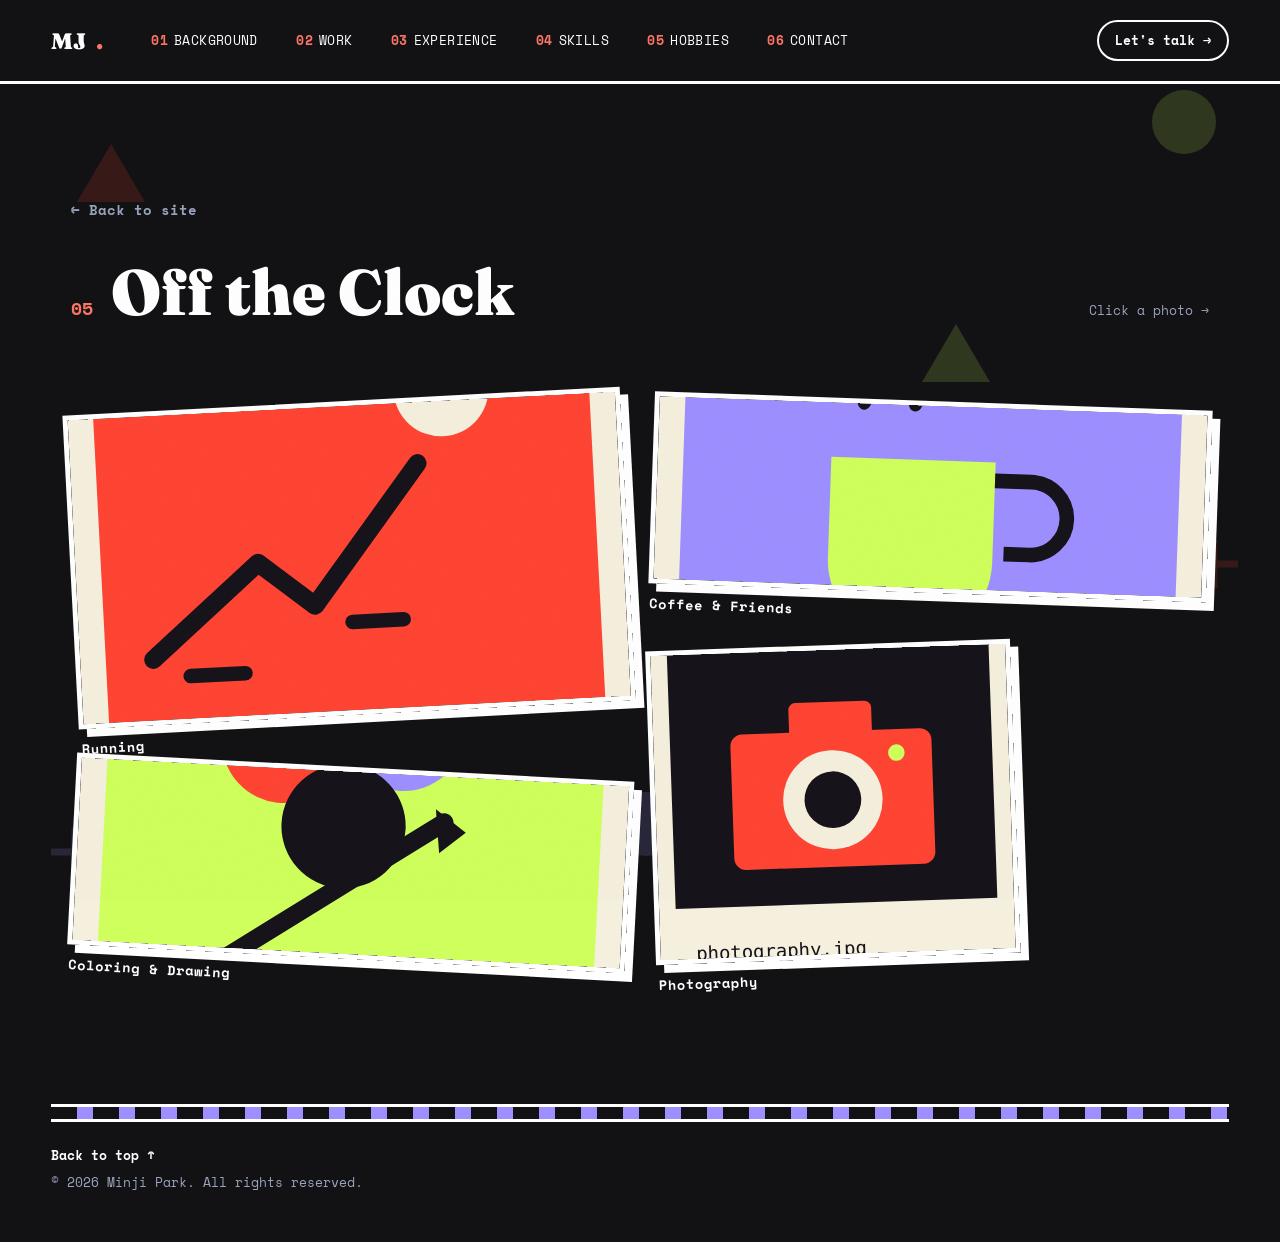
==== hobbies.html @ 9ea41d9f "Simplify section colors to a black/red/white/purple palette, move Hobbies to its own page Replaced t" ====
<!DOCTYPE html>
<html lang="en">

<head>
  <meta charset="UTF-8">
  <meta name="viewport" content="width=device-width, initial-scale=1.0">
  <title>Off the Clock · Minji Park</title>
  <meta name="description" content="A few things I do when I'm not designing or building.">
  <link rel="preconnect" href="https://fonts.googleapis.com">
  <link rel="preconnect" href="https://fonts.gstatic.com" crossorigin>
  <link
    href="https://fonts.googleapis.com/css2?family=Fraunces:ital,opsz,wght@0,9..144,300;0,9..144,600;0,9..144,900;1,9..144,600;1,9..144,900&family=Space+Grotesk:wght@400;500;700&family=Space+Mono:wght@400;700&display=swap"
    rel="stylesheet">
  <link rel="stylesheet" href="style.css">
</head>

<body>

  <!-- ambient floating shapes -->
  <div class="bg-field" id="bgField" aria-hidden="true">
    <span class="bg-shape bg-shape--tri bg-shape--coral" data-depth="0.4" style="--x:6%; --y:16%;"></span>
    <span class="bg-shape bg-shape--circle bg-shape--lime" data-depth="0.22" style="--x:90%; --y:10%;"></span>
    <span class="bg-shape bg-shape--dash bg-shape--violet" data-depth="0.5" style="--x:14%; --y:66%;"></span>
    <span class="bg-shape bg-shape--plus bg-shape--coral" data-depth="0.3" style="--x:93%; --y:60%;"></span>
    <span class="bg-shape bg-shape--circle bg-shape--violet" data-depth="0.16" style="--x:48%; --y:88%;"></span>
    <span class="bg-shape bg-shape--tri bg-shape--lime" data-depth="0.35" style="--x:72%; --y:36%;"></span>
    <span class="bg-shape bg-shape--dash bg-shape--coral" data-depth="0.2" style="--x:34%; --y:6%;"></span>
    <span class="bg-shape bg-shape--plus bg-shape--violet" data-depth="0.28" style="--x:4%; --y:92%;"></span>
  </div>

  <!-- grain overlay -->
  <div class="grain" aria-hidden="true"></div>

  <!-- ============ NAV ============ -->
  <header class="nav">
    <div class="nav__left">
      <a href="index.html" class="nav__mark" id="navMark" aria-label="Open menu" aria-expanded="false"
        aria-controls="mobileDrawer">
        MJ<span class="dot">.</span>
      </a>
      <nav class="nav__links">
        <a href="index.html#background"><span class="nav__num">01</span><span class="nav__label">Background</span></a>
        <a href="index.html#work"><span class="nav__num">02</span><span class="nav__label">Work</span></a>
        <a href="index.html#experience"><span class="nav__num">03</span><span class="nav__label">Experience</span></a>
        <a href="index.html#skills"><span class="nav__num">04</span><span class="nav__label">Skills</span></a>
        <a href="hobbies.html"><span class="nav__num">05</span><span class="nav__label">Hobbies</span></a>
        <a href="index.html#contact"><span class="nav__num">06</span><span class="nav__label">Contact</span></a>
      </nav>
    </div>
    <a href="index.html#contact" class="nav__cta">Let's talk →</a>
  </header>

  <!-- ============ MOBILE DRAWER ============ -->
  <div class="mobile-drawer__overlay" id="mobileDrawerOverlay"></div>
  <div class="mobile-drawer" id="mobileDrawer" aria-hidden="true">
    <button class="mobile-drawer__close" id="mobileDrawerClose" aria-label="Close menu">✕</button>
    <nav class="mobile-drawer__links">
      <a href="index.html#background"><span class="nav__num">01</span>Background</a>
      <a href="index.html#work"><span class="nav__num">02</span>Work</a>
      <a href="index.html#experience"><span class="nav__num">03</span>Experience</a>
      <a href="index.html#skills"><span class="nav__num">04</span>Skills</a>
      <a href="hobbies.html"><span class="nav__num">05</span>Hobbies</a>
      <a href="index.html#contact"><span class="nav__num">06</span>Contact</a>
    </nav>
    <a href="index.html#contact" class="mobile-drawer__cta">Let's talk →</a>
  </div>

  <!-- ============ HOBBIES ============ -->
  <section class="hobbies-page reveal is-visible">
    <a href="index.html" class="project-detail__back">← Back to site</a>

    <div class="section-head">
      <span class="section-head__num">05</span>
      <h2 class="section-head__title">Off the&nbsp;Clock</h2>
      <p class="section-head__note">Click a photo →</p>
    </div>

    <ul class="hobby-bento">

      <li class="hobby-tile hobby-tile--large" style="--r:-3deg;">
        <button type="button" class="hobby-card__btn" data-title="Running" data-img="images/hobby-1.svg"
          data-caption="Chasing a slow, unbothered 5K most mornings — it's when I do my best thinking.">
          <img src="images/hobby-1.svg" alt="Running — placeholder, replace with your own photo">
          <span class="hobby-card__label">Running</span>
        </button>
      </li>

      <li class="hobby-tile hobby-tile--wide" style="--r:2deg;">
        <button type="button" class="hobby-card__btn" data-title="Coffee &amp; Friends" data-img="images/hobby-2.svg"
          data-caption="Most of my best ideas get bounced around over coffee before they ever touch a screen.">
          <img src="images/hobby-2.svg" alt="Coffee and friends — placeholder, replace with your own photo">
          <span class="hobby-card__label">Coffee &amp; Friends</span>
        </button>
      </li>

      <li class="hobby-tile hobby-tile--tall" style="--r:-2deg;">
        <button type="button" class="hobby-card__btn" data-title="Photography" data-img="images/hobby-3.svg"
          data-caption="Mostly street shots and bad light — same instinct as design, just slower and quieter.">
          <img src="images/hobby-3.svg" alt="Photography — placeholder, replace with your own photo">
          <span class="hobby-card__label">Photography</span>
        </button>
      </li>

      <li class="hobby-tile hobby-tile--wide" style="--r:3deg;">
        <button type="button" class="hobby-card__btn" data-title="Coloring &amp; Drawing" data-img="images/hobby-4.svg"
          data-caption="No brief, no client, no undo button — just color for the sake of it.">
          <img src="images/hobby-4.svg" alt="Coloring and drawing — placeholder, replace with your own photo">
          <span class="hobby-card__label">Coloring &amp; Drawing</span>
        </button>
      </li>

      <!-- duplicate an <li class="hobby-tile"> block above to add another photo.
           Size variants: hobby-tile (2x2), hobby-tile--wide (3x2),
           hobby-tile--tall (2x3), hobby-tile--large (3x3). -->

    </ul>
  </section>

  <footer class="footer">
    <div class="marquee-line marquee-line--reverse marquee-line--violet" aria-hidden="true"></div>
    <a href="index.html#top" class="footer__top">Back to top ↑</a>
    <p class="footer__copy">© <span id="year"></span> Minji Park. All rights reserved.</p>
  </footer>

  <!-- ============ HOBBY LIGHTBOX ============ -->
  <div class="lightbox" id="hobbyLightbox" aria-hidden="true">
    <div class="lightbox__backdrop" id="lightboxBackdrop"></div>
    <div class="lightbox__panel" role="dialog" aria-modal="true" aria-labelledby="lightboxTitle">
      <button type="button" class="lightbox__close" id="lightboxClose" aria-label="Close">✕</button>
      <img class="lightbox__img" id="lightboxImg" src="" alt="">
      <h3 class="lightbox__title" id="lightboxTitle"></h3>
      <p class="lightbox__caption" id="lightboxCaption"></p>
    </div>
  </div>

  <script src="script.js"></script>
</body>

</html>
---- style.css ----
/* ============================================
   TOKENS
   ============================================ */
:root{
  --cream: #121214;
  --ink: #FFFFFF;
  --coral: #FF4433;
  --coral-text: #FF7566;
  --lime: #CFFF5C;
  --violet: #9D8FFF;
  --muted: #9AA4BD;

  --font-display: "Fraunces", serif;
  --font-body: "Space Grotesk", sans-serif;
  --font-mono: "Space Mono", monospace;

  --edge: 6px;
  --max: 1240px;
}

*{ box-sizing:border-box; }
html{ scroll-behavior:smooth; }

/* ============================================
   VIEW TRANSITIONS — clicking a Work row "zooms"
   into its project page. Progressive enhancement:
   browsers without cross-document view-transition
   support (Safari/Firefox as of writing) just do a
   normal navigation, no fallback code needed.
   ============================================ */
@view-transition{
  navigation:auto;
}
::view-transition-group(*){
  animation-duration:.5s;
  animation-timing-function:cubic-bezier(.34,1.56,.64,1);
}
@media (prefers-reduced-motion:reduce){
  ::view-transition-group(*){ animation-duration:.001s; }
}

body{
  margin:0;
  background:var(--cream);
  color:var(--ink);
  font-family:var(--font-body);
  overflow-x:hidden;
  -webkit-font-smoothing:antialiased;
}

img{ max-width:100%; display:block; }
a{ color:inherit; text-decoration:none; }
ul,ol{ list-style:none; margin:0; padding:0; }
h1,h2,h3,p{ margin:0; }

::selection{ background:var(--ink); color:var(--cream); }

/* ============================================
   AMBIENT BACKGROUND FIELD
   fixed layer of drifting shapes behind every
   section (nav sits above it — it's opaque).
   ============================================ */
.bg-field{
  position:fixed; inset:0; z-index:0;
  overflow:hidden; pointer-events:none;
}
.bg-shape{
  position:absolute; left:var(--x); top:var(--y);
  opacity:0.16;
  will-change:transform;
  animation:bgFloat 10s ease-in-out infinite;
}
.bg-shape--coral{ background:var(--coral); color:var(--coral); }
.bg-shape--lime{ background:var(--lime); color:var(--lime); }
.bg-shape--violet{ background:var(--violet); color:var(--violet); }

.bg-shape--circle{ width:64px; height:64px; border-radius:50%; }

.bg-shape--tri{
  width:0; height:0; background:none !important;
  border-left:34px solid transparent;
  border-right:34px solid transparent;
  border-bottom:58px solid currentColor;
}

.bg-shape--dash{ width:84px; height:6px; border-radius:3px; }

.bg-shape--plus{ width:48px; height:48px; background:none !important; }
.bg-shape--plus::before,
.bg-shape--plus::after{
  content:""; position:absolute; top:50%; left:50%;
  background:currentColor; transform:translate(-50%,-50%);
}
.bg-shape--plus::before{ width:100%; height:7px; }
.bg-shape--plus::after{ width:7px; height:100%; }

.bg-shape:nth-of-type(2){ animation-duration:12s; animation-delay:-2s; }
.bg-shape:nth-of-type(3){ animation-duration:8s; animation-delay:-5s; }
.bg-shape:nth-of-type(4){ animation-duration:13s; animation-delay:-1s; }
.bg-shape:nth-of-type(5){ animation-duration:9s; animation-delay:-6s; }
.bg-shape:nth-of-type(6){ animation-duration:11s; animation-delay:-3s; }
.bg-shape:nth-of-type(7){ animation-duration:14s; animation-delay:-7s; }
.bg-shape:nth-of-type(8){ animation-duration:9.5s; animation-delay:-4s; }

@keyframes bgFloat{
  0%,100%{ transform:translate(var(--mx,0px), var(--my,0px)) rotate(0deg); }
  50%{ transform:translate(var(--mx,0px), calc(var(--my,0px) - 22px)) rotate(8deg); }
}

@media (max-width:640px){
  .bg-shape{ opacity:0.1; }
  .bg-shape--circle{ width:44px; height:44px; }
  .bg-shape--tri{ border-left-width:22px; border-right-width:22px; border-bottom-width:38px; }
  .bg-shape--dash{ width:56px; height:5px; }
  .bg-shape--plus{ width:34px; height:34px; }
}

@media (prefers-reduced-motion:reduce){
  .bg-shape{ animation:none; }
}

/* grain texture overlay */
.grain{
  position:fixed; inset:0; z-index:999; pointer-events:none;
  opacity:0.05; mix-blend-mode:multiply;
  background-image:url("data:image/svg+xml,%3Csvg xmlns='http://www.w3.org/2000/svg' width='120' height='120'%3E%3Cfilter id='n'%3E%3CfeTurbulence type='fractalNoise' baseFrequency='0.9' numOctaves='2' stitchTiles='stitch'/%3E%3C/filter%3E%3Crect width='100%25' height='100%25' filter='url(%23n)'/%3E%3C/svg%3E");
}

/* ============================================
   NAV
   ============================================ */
.nav{
  position:sticky; top:0; z-index:100;
  display:flex; align-items:center; justify-content:space-between;
  padding:20px clamp(20px,4vw,56px);
  background:var(--cream);
  border-bottom:3px solid var(--ink);
}
.nav__left{ display:flex; align-items:center; gap:clamp(20px,4vw,48px); }
.nav__mark{
  font-family:var(--font-display); font-weight:900; font-size:1.4rem;
  display:flex; align-items:center; gap:10px;
}
.nav__mark .dot{ color:var(--coral-text); }
.nav__links{ display:flex; gap:clamp(16px,3vw,40px); }
.nav__links a{
  font-family:var(--font-mono); font-size:0.8rem; text-transform:uppercase;
  letter-spacing:0.03em; display:flex; align-items:center; gap:6px;
  transition:color .15s;
}
.nav__num{ color:var(--coral-text); font-weight:700; }
.nav__links a:hover{ color:var(--violet); }
.nav__cta{
  font-family:var(--font-mono); font-size:0.8rem; font-weight:700;
  padding:9px 16px; border:2px solid var(--ink); border-radius:100px;
  transition:transform .15s, background .15s, color .15s;
}
.nav__cta:hover{ background:var(--ink); color:var(--cream); transform:rotate(-2deg); }

@media (max-width:760px){
  .nav__left{ gap:16px; }
  .nav__links{ display:none; }
}
@media (max-width:480px){
  .nav__cta{ padding:8px 12px; font-size:0.7rem; }
  .nav__left{ gap:12px; }
}

/* ============================================
   MOBILE DRAWER
   ============================================ */
.mobile-drawer__overlay{
  position:fixed; inset:0; z-index:290;
  background:rgba(0,0,0,0.5);
  opacity:0; pointer-events:none;
  transition:opacity .25s ease;
}
.mobile-drawer__overlay.is-open{ opacity:1; pointer-events:auto; }

.mobile-drawer{
  position:fixed; top:0; left:0; bottom:0; z-index:300;
  width:min(78vw, 340px);
  background:var(--coral);
  border-right:5px solid var(--ink);
  padding:28px 28px;
  display:flex; flex-direction:column; gap:40px;
  transform:translateX(-100%);
  transition:transform .3s cubic-bezier(.65,0,.35,1);
}
.mobile-drawer.is-open{ transform:translateX(0); }

.mobile-drawer__close{
  align-self:flex-end;
  font-family:var(--font-mono); font-size:1rem; font-weight:700;
  background:none; border:2px solid var(--cream); color:var(--cream);
  width:36px; height:36px; border-radius:50%; cursor:pointer;
}

.mobile-drawer__links{ display:flex; flex-direction:column; gap:26px; margin-top:20px; }
.mobile-drawer__links a{
  font-family:var(--font-display); font-weight:900; font-style:italic;
  font-size:1.8rem; color:var(--cream);
  display:flex; align-items:baseline; gap:12px;
}
.mobile-drawer__links .nav__num{
  font-family:var(--font-mono); font-style:normal; font-weight:700;
  font-size:0.9rem; color:var(--cream); opacity:0.7;
}

.mobile-drawer__cta{
  margin-top:auto;
  font-family:var(--font-mono); font-weight:700; font-size:0.85rem;
  padding:12px 22px; background:var(--cream); color:var(--ink);
  border-radius:100px; text-align:center;
}

@media (min-width:761px){
  .mobile-drawer, .mobile-drawer__overlay{ display:none; }
}

/* ============================================
   HERO
   ============================================ */
.hero{
  position:relative;
  padding:clamp(20px,4vw,56px);
  overflow:hidden;
  min-height:100vh;
  min-height:100svh;
  display:flex;
  flex-direction:column;
  justify-content:center;
}

.hero__intro{
  position:relative; z-index:2;
}

.hero__scroll-cue{
  font-family:var(--font-mono); font-size:0.8rem; text-transform:uppercase;
  letter-spacing:0.08em; color:var(--muted);
  margin-top:56px;
  animation:scrollCueBob 1.8s ease-in-out infinite;
}
@keyframes scrollCueBob{
  0%,100%{ transform:translateY(0); opacity:0.6; }
  50%{ transform:translateY(8px); opacity:1; }
}

.hero__collage{
  position:absolute; inset:0; z-index:0;
  pointer-events:none;
}
.parallax-item{
  position:absolute;
  left:var(--x); top:var(--y);
  transform:rotate(var(--r));
  will-change:transform;
}
.hero__collage img.parallax-item{
  width:clamp(90px,11vw,150px);
  border:5px solid var(--ink);
  box-shadow:8px 8px 0 var(--ink);
}
.sticker{
  font-family:var(--font-mono); font-weight:700; font-size:0.75rem;
  text-transform:uppercase; text-align:center;
  display:flex; align-items:center; justify-content:center;
}
.sticker--tape{
  background:var(--lime); color:var(--cream);
  padding:8px 18px; border:3px solid var(--ink);
}
.sticker--circle{
  width:110px; height:110px; border-radius:50%;
  background:var(--coral); color:var(--cream);
  border:4px solid var(--ink); line-height:1.3;
}


.hero__eyebrow{
  position:relative; z-index:1;
  font-family:var(--font-mono); text-transform:uppercase;
  letter-spacing:0.08em; font-size:0.85rem; color:var(--violet);
  margin-bottom:6px;
}
.hero__name{
  position:relative; z-index:1;
  font-family:var(--font-display);
  font-weight:900; font-style:italic;
  font-size:clamp(3.2rem, 11vw, 8rem);
  line-height:0.92; letter-spacing:-0.01em;
  margin-bottom:26px;
}
.hero__tagline{
  position:relative; z-index:1;
  font-size:clamp(1.1rem,2.4vw,1.6rem);
  line-height:1.35; max-width:640px;
  margin-bottom:48px;
}
.hero__tagline em{
  font-style:normal; background:var(--lime); color:var(--cream);
  padding:0 6px; box-decoration-break:clone;
}

/* ============================================
   MARQUEE LINE — a bare strip of moving dashes,
   no text. Reused for the hero footer bar (pinned
   to the hero's bottom edge) and the site footer
   bar (sits in normal flow there).
   ============================================ */
.marquee-line{
  position:relative;
  height:18px;
  overflow:hidden;
  border-top:3px solid var(--ink); border-bottom:3px solid var(--ink);
  background:var(--ink);
}
.hero .marquee-line{
  position:absolute; left:0; right:0; bottom:0; z-index:2;
}
.marquee-line::before{
  content:"";
  position:absolute; inset:0;
  background-image:repeating-linear-gradient(to right, var(--cream) 0 26px, transparent 26px 42px);
  animation:marqueeLine 3.5s linear infinite;
}
.marquee-line--reverse::before{ animation-direction:reverse; }
.marquee-line--violet{ background:var(--violet); }
.marquee-line--violet::before{
  background-image:repeating-linear-gradient(to right, var(--cream) 0 26px, transparent 26px 42px);
}
@keyframes marqueeLine{ from{ transform:translateX(0); } to{ transform:translateX(-42px); } }

@media (prefers-reduced-motion:reduce){
  .parallax-item{ transform:rotate(var(--r)) !important; }
  .marquee-line::before{ animation:none; }
}

/* On narrow screens the absolutely-positioned collage overlaps
   the text column, so it collapses into a static horizontal strip
   above the copy instead. */
@media (max-width:760px){
  .hero{ padding-top:40px; overflow:visible; }
  .hero__collage{
    position:static; display:flex; align-items:flex-start; gap:14px;
    overflow-x:auto; padding:4px 4px 24px; margin:0 -4px 28px;
  }
  .parallax-item{ position:static !important; transform:rotate(var(--r)) !important; flex:none; }
  .hero__collage img.parallax-item{ width:96px; }
  .sticker--tape{ align-self:center; }
  .sticker--circle{ width:90px; height:90px; font-size:0.68rem; flex:none; }
  .hero .marquee-line{ position:relative; margin-top:40px; }
}

/* ============================================
   BACKGROUND
   ============================================ */
.background__content{
  display:grid;
  grid-template-columns: minmax(0, 600px) auto;
  justify-content:space-between;
  align-items:center;
  gap:40px;
}
.background__row{
  display:flex; gap:36px; align-items:flex-start;
}
.background__avatar{
  flex:none; width:140px; height:140px; border-radius:50%;
  overflow:hidden; border:4px solid var(--ink);
  box-shadow:6px 6px 0 var(--coral);
}
.background__avatar img{ width:100%; height:100%; object-fit:cover; }
.background__bio{ font-size:1.05rem; line-height:1.7; padding-top:6px; }

.background__minji{
  position:relative; flex:none; z-index:1; pointer-events:none;
  width:clamp(160px, 16vw, 240px);
  margin:0 auto;
  transform-origin:center;
  will-change:transform, opacity;
  opacity:0;
  transform:translateY(30px) rotate(-10deg) scale(0.88);
  transition:transform .6s cubic-bezier(.34,1.56,.64,1), opacity .3s ease;
}
.background__minji.is-visible{
  opacity:1;
  transform:translateY(0) rotate(-4deg) scale(1);
}
.background__minji-img{
  width:100%; display:block;
  filter:drop-shadow(8px 10px 0 var(--ink));
}
.background__minji-tape{
  position:absolute;
  width:56px; height:22px;
  background:rgba(245,239,221,0.82);
  border:1px solid rgba(0,0,0,0.15);
  box-shadow:0 2px 4px rgba(0,0,0,0.25);
}
.background__minji-tape--l{ top:-8px; left:8%; transform:rotate(-10deg); }
.background__minji-tape--r{ top:-12px; right:12%; transform:rotate(8deg); }

@media (max-width:900px){
  .background__content{
    grid-template-columns:1fr;
    justify-items:center;
    text-align:left;
  }
}

@media (max-width:640px){
  .background__row{ flex-direction:column; gap:20px; }
}

@media (prefers-reduced-motion:reduce){
  .background__minji{ transition:opacity .3s ease; }
}

/* ============================================
   SECTION COLOR BLOCKS
   each section gets its own full-bleed color via
   a breakout pseudo-element (the classic
   left:50%/margin-left:-50vw full-bleed trick)
   sized to the section's own height — NOT a
   box-shadow-on-overflow:hidden trick, since
   overflow:hidden on the same element that casts
   the shadow clips the shadow to nothing (it
   paints outside the border box).
   z-index:0 forces each section to own a local
   stacking context, so the negative-z fill stays
   scoped behind that section's content instead of
   comparing against the page's other layers.
   ============================================ */
.background, .work, .experience, .skills, .contact{
  position:relative;
  z-index:0;
  border-top:4px solid var(--ink);
}
.background::before, .work::before, .experience::before,
.skills::before, .contact::before{
  content:"";
  position:absolute;
  top:0; bottom:0; left:50%; right:50%;
  width:100vw; margin-left:-50vw;
  background:var(--section-bg);
  z-index:-1;
}
/* a small repeating poster palette — black, red, white,
   purple — cycling back to black so the last section
   (Contact) reads as a return to the opening black. */
.background{ --section-bg:#000000; }
.work{ --section-bg:#D7263D; }
.experience{ --section-bg:#F4F0E6; }
.skills{ --section-bg:#5B2A86; }
.contact{ --section-bg:#000000; }

/* Experience sits on the palette's "white" block, so it
   flips to dark ink text/borders instead of the site's
   usual white-on-dark — same pattern as Contact used to
   need back when it was the coral block. */
.experience{
  color:#1A1410;
  border-top-color:#1A1410;
}
.experience .section-head__num{ color:#A5261A; }
.experience__dates{ color:#4B1F73; }
.experience__body h3 span{ color:#6B6B6B; }
.experience__item, .experience__item:last-child{ border-color:#1A1410; }
.experience__body li::before{ color:#A5261A; }

/* ============================================
   SHARED SECTION HEAD
   ============================================ */
section{ padding:clamp(70px,9vw,130px) clamp(20px,4vw,56px); max-width:var(--max); margin:0 auto; }

.section-head{
  display:flex; align-items:baseline; gap:18px; flex-wrap:wrap;
  margin-bottom:clamp(40px,6vw,70px);
}
.section-head__num{
  font-family:var(--font-mono); font-weight:700; color:var(--coral-text);
  font-size:1.1rem;
}
.section-head__title{
  font-family:var(--font-display); font-weight:900;
  font-size:clamp(2.2rem,6vw,4rem);
}
.section-head__note{
  font-family:var(--font-mono); font-size:0.8rem; color:var(--muted);
  margin-left:auto;
}

.reveal{ opacity:0; transform:translateY(28px); transition:opacity .6s ease, transform .6s ease; }
.reveal.is-visible{ opacity:1; transform:translateY(0); }

/* word-by-word title reveal — piggybacks on the
   .reveal/.is-visible trigger above for section
   titles; .hero__name gets its own is-visible
   class added once on load (see script.js). */
.word-reveal{
  display:inline-block;
  opacity:0; transform:translateY(24px);
  transition:opacity .5s ease, transform .6s cubic-bezier(.22,1,.36,1);
  transition-delay:calc(var(--i,0) * 70ms);
}
.reveal.is-visible .word-reveal,
.hero__name.is-visible .word-reveal{
  opacity:1; transform:translateY(0);
}
@media (prefers-reduced-motion:reduce){
  .word-reveal{ transition:none; opacity:1; transform:none; }
}

/* ============================================
   WORK
   ============================================ */
.work__list{ border-top:3px solid var(--ink); }
.work__row{
  position:relative;
  display:flex; justify-content:space-between; align-items:flex-start; gap:24px;
  flex-wrap:wrap;
  padding:30px 4px;
  border-bottom:3px solid var(--ink);
  cursor:pointer;
  transition:background .2s, padding-left .2s;
}
.work__row:hover{ background:var(--ink); color:var(--cream); padding-left:18px; }
.work__row:hover .work__desc{ color:#5c5763; }
.work__row:hover .work__links a{ border-color:var(--coral); color:var(--coral); }

.work__row-main{ max-width:600px; }
.work__row-main:focus-visible{ outline:2px solid var(--coral); outline-offset:6px; border-radius:2px; }
.work__title{
  font-family:var(--font-display); font-weight:700; font-style:italic;
  font-size:clamp(1.3rem,2.6vw,1.9rem); margin-bottom:8px;
}
.work__desc{ font-size:0.95rem; line-height:1.5; color:var(--muted); transition:color .2s; }

.work__row-meta{ display:flex; flex-direction:column; align-items:flex-end; gap:14px; }
.work__tags{ display:flex; gap:8px; flex-wrap:wrap; justify-content:flex-end; }
.work__tags span{
  font-family:var(--font-mono); font-size:0.7rem; text-transform:uppercase;
  border:1.5px solid currentColor; border-radius:100px; padding:3px 10px;
}
.work__links{ display:flex; gap:14px; }
.work__links a{
  font-family:var(--font-mono); font-size:0.78rem; font-weight:700;
  border-bottom:2px solid transparent; transition:border-color .2s, color .2s;
}
.work__links a:hover{ border-color:currentColor; }

/* cursor-follow preview */
.cursor-preview{
  position:fixed; top:0; left:0; z-index:200;
  width:190px; height:130px;
  border:5px solid var(--ink);
  box-shadow:10px 10px 0 var(--coral);
  pointer-events:none;
  opacity:0; transform:translate(-50%,-50%) scale(0.85) rotate(-4deg);
  transition:opacity .18s ease, transform .18s ease;
  overflow:hidden;
  background:var(--cream);
}
.cursor-preview.is-visible{ opacity:1; transform:translate(-50%,-50%) scale(1) rotate(-4deg); }
.cursor-preview img{ width:100%; height:100%; object-fit:cover; }

@media (hover:none){
  .cursor-preview{ display:none; }
}

/* ============================================
   EXPERIENCE
   ============================================ */
.experience__list{ display:flex; flex-direction:column; }
.experience__item{
  display:grid; grid-template-columns:180px 1fr; gap:24px;
  padding:34px 0; border-top:3px solid var(--ink);
}
.experience__item:last-child{ border-bottom:3px solid var(--ink); }
.experience__dates{
  font-family:var(--font-mono); font-weight:700; font-size:0.9rem;
  color:var(--violet);
}
.experience__body h3{
  font-family:var(--font-display); font-weight:700; font-size:1.5rem;
  margin-bottom:14px;
}
.experience__body h3 span{
  font-family:var(--font-body); font-weight:400; font-style:normal;
  font-size:1rem; color:var(--muted); display:block; margin-top:2px;
}
.experience__body ul{ display:flex; flex-direction:column; gap:8px; margin-bottom:16px; }
.experience__body li{
  font-size:0.95rem; line-height:1.55; padding-left:20px; position:relative;
}
.experience__body li::before{
  content:"→"; position:absolute; left:0; color:var(--coral-text); font-weight:700;
}
.experience__tags{ display:flex; gap:8px; flex-wrap:wrap; }
.experience__tags span{
  font-family:var(--font-mono); font-size:0.7rem; text-transform:uppercase;
  background:var(--lime); color:var(--cream); border:1.5px solid var(--ink); border-radius:100px;
  padding:3px 10px;
}

@media (max-width:640px){
  .experience__item{ grid-template-columns:1fr; gap:10px; }
}

/* ============================================
   SKILLS
   ============================================ */
.skills__grid{
  display:grid; grid-template-columns:repeat(auto-fit, minmax(260px,1fr));
  gap:20px;
}
.skills__cat{
  border:3px solid var(--ink); padding:26px; border-radius:2px;
  transition:transform .2s;
}
.skills__cat:hover{ transform:translate(-4px,-4px); box-shadow:8px 8px 0 var(--ink); }
.skills__cat h3{
  font-family:var(--font-display); font-weight:700; font-style:italic;
  font-size:1.3rem; margin-bottom:16px;
}
.skills__cat--coral{ background:var(--coral); color:var(--cream); }
.skills__cat--coral:hover{ box-shadow:8px 8px 0 var(--ink); }
.skills__cat--lime{ background:var(--lime); color:var(--cream); }
.skills__cat--violet{ background:var(--violet); color:var(--cream); }
.skills__cat--ink{ background:var(--ink); color:var(--cream); }

.skills__tags{ display:flex; flex-wrap:wrap; gap:8px; }
.skills__tags span{
  font-family:var(--font-mono); font-size:0.75rem;
  border:1.5px solid currentColor; border-radius:100px; padding:5px 12px;
}

/* cutout-sticker icons — same paper-cutout
   language as the hero collage (solid shape,
   thick ink border/shadow) rather than icon-font
   glyphs, so the category badges read as part of
   the same scrapbook rather than a different kit. */
.skills__icon{
  display:block; margin-bottom:18px;
}
.skills__icon--circle,
.skills__icon--diamond,
.skills__icon--rounded{
  width:42px; height:42px;
  background:var(--cream);
  border:3px solid var(--ink);
  box-shadow:5px 5px 0 var(--ink);
}
.skills__icon--circle{ border-radius:50%; }
.skills__icon--diamond{ transform:rotate(45deg); }
.skills__icon--rounded{ border-radius:30%; transform:rotate(-6deg); }
.skills__icon--tri{
  width:0; height:0;
  border-left:20px solid transparent;
  border-right:20px solid transparent;
  border-bottom:36px solid var(--cream);
  filter:drop-shadow(5px 5px 0 var(--ink));
}

/* ============================================
   CONTACT
   back to black to close the palette loop —
   normal white-on-dark, same as Background/Work.
   ============================================ */
.contact{ text-align:left; }
.contact__cta{
  font-family:var(--font-display); font-weight:900; font-style:italic;
  font-size:clamp(2.8rem,8vw,6rem); line-height:0.95; margin-bottom:20px;
}
.contact__sub{ font-size:1.1rem; max-width:480px; margin-bottom:36px; color:var(--muted); }
.contact__email{
  display:inline-block; font-family:var(--font-mono); font-weight:700;
  font-size:clamp(1.3rem,4vw,2rem);
  border-bottom:4px solid var(--coral); padding-bottom:4px; margin-bottom:48px;
  transition:color .2s, border-color .2s;
}
.contact__email:hover{ color:var(--violet); border-color:var(--violet); }

.contact__row{
  display:flex; justify-content:space-between; align-items:center; flex-wrap:wrap;
  gap:24px; border-top:3px solid var(--ink); padding-top:28px;
}
.contact__links{ display:flex; gap:24px; flex-wrap:wrap; }
.contact__links a{
  font-family:var(--font-mono); font-size:0.9rem; font-weight:700;
  text-transform:uppercase; letter-spacing:0.02em;
  transition:color .2s;
}
.contact__links a:hover{ color:var(--violet); }
.contact__resume{
  font-family:var(--font-mono); font-weight:700; font-size:0.85rem;
  padding:12px 22px; background:var(--ink); color:var(--cream);
  border-radius:100px; transition:transform .15s;
}
.contact__resume:hover{ transform:rotate(-2deg) scale(1.03); background:var(--coral); }

/* ============================================
   FOOTER
   ============================================ */
.footer{
  padding:0 clamp(20px,4vw,56px) 40px;
}
.footer__top, .footer__copy{
  max-width:var(--max); margin:0 auto;
  font-family:var(--font-mono); font-size:0.8rem;
}
.footer__top{ display:block; padding:24px 0 8px; font-weight:700; }
.footer__top:hover{ color:var(--coral-text); }
.footer__copy{ color:var(--muted); padding-bottom:10px; }

/* ============================================
   PROJECT DETAIL PAGES
   ============================================ */
.project-detail__back{
  display:inline-flex; align-items:center; gap:8px;
  font-family:var(--font-mono); font-weight:700; font-size:0.85rem;
  color:var(--muted); margin-bottom:32px; transition:color .2s;
}
.project-detail__back:hover{ color:var(--coral-text); }
.project-detail__back:focus-visible{ outline:2px solid var(--coral); outline-offset:4px; border-radius:2px; }

.project-detail__hero{
  border:3px solid var(--ink); border-radius:2px; overflow:hidden;
  margin-bottom:28px;
}
.project-detail__hero img{ width:100%; height:auto; display:block; }

.project-detail__meta{
  display:flex; justify-content:space-between; align-items:center; flex-wrap:wrap;
  gap:16px; border-bottom:3px solid var(--ink); padding-bottom:28px; margin-bottom:36px;
}
.project-detail__tags{ display:flex; gap:8px; flex-wrap:wrap; }
.project-detail__tags span{
  font-family:var(--font-mono); font-size:0.75rem; text-transform:uppercase;
  border:1.5px solid currentColor; border-radius:100px; padding:4px 12px;
}

.project-detail__body{ max-width:760px; }
.project-detail__lede{
  font-family:var(--font-display); font-weight:600; font-style:italic;
  font-size:clamp(1.3rem,3vw,1.7rem); line-height:1.4; margin-bottom:40px;
}
.project-detail__body h3{
  font-family:var(--font-mono); font-weight:700; text-transform:uppercase;
  font-size:0.85rem; letter-spacing:0.04em; color:var(--coral-text);
  margin:36px 0 14px;
}
.project-detail__body p{ font-size:1rem; line-height:1.7; color:var(--muted); }
.project-detail__body ul{ display:flex; flex-direction:column; gap:10px; }
.project-detail__body ul li{
  font-size:1rem; line-height:1.6; color:var(--muted);
  padding-left:22px; position:relative;
}
.project-detail__body ul li::before{
  content:"—"; position:absolute; left:0; color:var(--coral-text);
}

.project-detail__nav{
  display:flex; justify-content:space-between; gap:16px; flex-wrap:wrap;
  border-top:3px solid var(--ink); margin-top:56px; padding-top:28px;
}
.project-detail__nav a{
  font-family:var(--font-mono); font-weight:700; font-size:0.85rem;
  border-bottom:2px solid transparent; transition:border-color .2s, color .2s;
}
.project-detail__nav a:hover{ border-color:var(--coral); color:var(--coral-text); }

@media (max-width:640px){
  .project-detail__meta{ flex-direction:column; align-items:flex-start; }
}

/* ============================================
   HOBBIES — bento/masonry moodboard (hobbies.html)
   varied-size tiles in a dense grid, same
   bordered-photo language as the hero collage
   (thick ink border + hard shadow), each tile
   holding a slight fixed tilt via --r and
   popping straight/forward on hover. Clicking
   opens the side-panel lightbox below.
   ============================================ */
.hobby-bento{
  display:grid;
  grid-template-columns:repeat(6, 1fr);
  grid-auto-rows:100px;
  grid-auto-flow:row dense;
  gap:22px;
}
.hobby-tile{
  grid-column:span 2; grid-row:span 2;
  transform:rotate(var(--r,0deg));
  transition:transform .2s;
}
.hobby-tile:hover{ z-index:2; }
.hobby-tile--large{ grid-column:span 3; grid-row:span 3; }
.hobby-tile--wide{ grid-column:span 3; grid-row:span 2; }
.hobby-tile--tall{ grid-column:span 2; grid-row:span 3; }

.hobby-card__btn{
  display:flex; flex-direction:column;
  width:100%; height:100%;
  background:none; border:none; padding:0; margin:0;
  font:inherit; color:inherit; text-align:left; cursor:pointer;
  transition:transform .35s cubic-bezier(.34,1.56,.64,1);
}
.hobby-card__btn img{
  flex:1; min-height:0; width:100%; object-fit:cover;
  border:5px solid var(--ink);
  box-shadow:8px 8px 0 var(--ink);
  transition:box-shadow .35s cubic-bezier(.34,1.56,.64,1);
}
.hobby-card__label{
  font-family:var(--font-mono); font-weight:700; font-size:0.85rem;
  padding:10px 2px 0; flex:none;
}

.hobby-card__btn:hover,
.hobby-card__btn:focus-visible{
  transform:rotate(0deg) translateY(-6px) scale(1.03);
}
.hobby-card__btn:hover img,
.hobby-card__btn:focus-visible img{
  box-shadow:12px 12px 0 var(--coral);
}
.hobby-card__btn:focus-visible{ outline:2px solid var(--coral); outline-offset:6px; }

@media (prefers-reduced-motion:reduce){
  .hobby-tile{ transition:none; }
  .hobby-card__btn{ transition:none; }
  .hobby-card__btn img{ transition:none; }
}

@media (max-width:760px){
  .hobby-bento{ grid-template-columns:repeat(2, 1fr); grid-auto-rows:150px; }
  .hobby-tile, .hobby-tile--large, .hobby-tile--wide, .hobby-tile--tall{
    grid-column:span 2; grid-row:span 2; transform:none;
  }
}

/* ============================================
   LIGHTBOX — slides in from the right edge as a
   side panel rather than a centered modal, so the
   moodboard stays visible (dimmed) behind it.
   ============================================ */
.lightbox{
  position:fixed; inset:0; z-index:400;
  visibility:hidden;
  opacity:0;
  transition:opacity .25s ease, visibility 0s linear .25s;
}
.lightbox.is-open{
  visibility:visible; opacity:1;
  transition:opacity .25s ease;
}
.lightbox__backdrop{
  position:absolute; inset:0;
  background:rgba(0,0,0,0.6);
  backdrop-filter:blur(2px);
}
.lightbox__panel{
  position:absolute; top:0; right:0; bottom:0; z-index:1;
  width:min(420px, 92vw);
  background:var(--cream);
  color:var(--ink);
  border-left:5px solid var(--ink);
  box-shadow:-14px 0 0 var(--coral);
  padding:32px 28px;
  overflow-y:auto;
  display:flex; flex-direction:column;
  transform:translateX(100%);
  transition:transform .45s cubic-bezier(.34,1.56,.64,1);
}
.lightbox.is-open .lightbox__panel{
  transform:translateX(0);
}
.lightbox__close{
  position:absolute; top:20px; right:20px;
  width:38px; height:38px; border-radius:50%;
  background:var(--ink); color:var(--cream);
  border:3px solid var(--cream);
  font-family:var(--font-mono); font-size:1rem; font-weight:700;
  cursor:pointer;
  transition:transform .2s, background .2s, color .2s;
}
.lightbox__close:hover{ background:var(--coral); transform:rotate(90deg); }
.lightbox__img{
  width:100%; aspect-ratio:300/242; object-fit:cover;
  border:4px solid var(--ink); margin:44px 0 20px;
  flex:none;
}
.lightbox__title{
  font-family:var(--font-display); font-weight:700; font-style:italic;
  font-size:1.5rem; margin-bottom:10px;
}
.lightbox__caption{ font-size:0.95rem; line-height:1.55; color:var(--muted); }

@media (prefers-reduced-motion:reduce){
  .lightbox, .lightbox__panel{ transition:opacity .15s ease; }
  .lightbox__panel{ transform:none !important; }
}
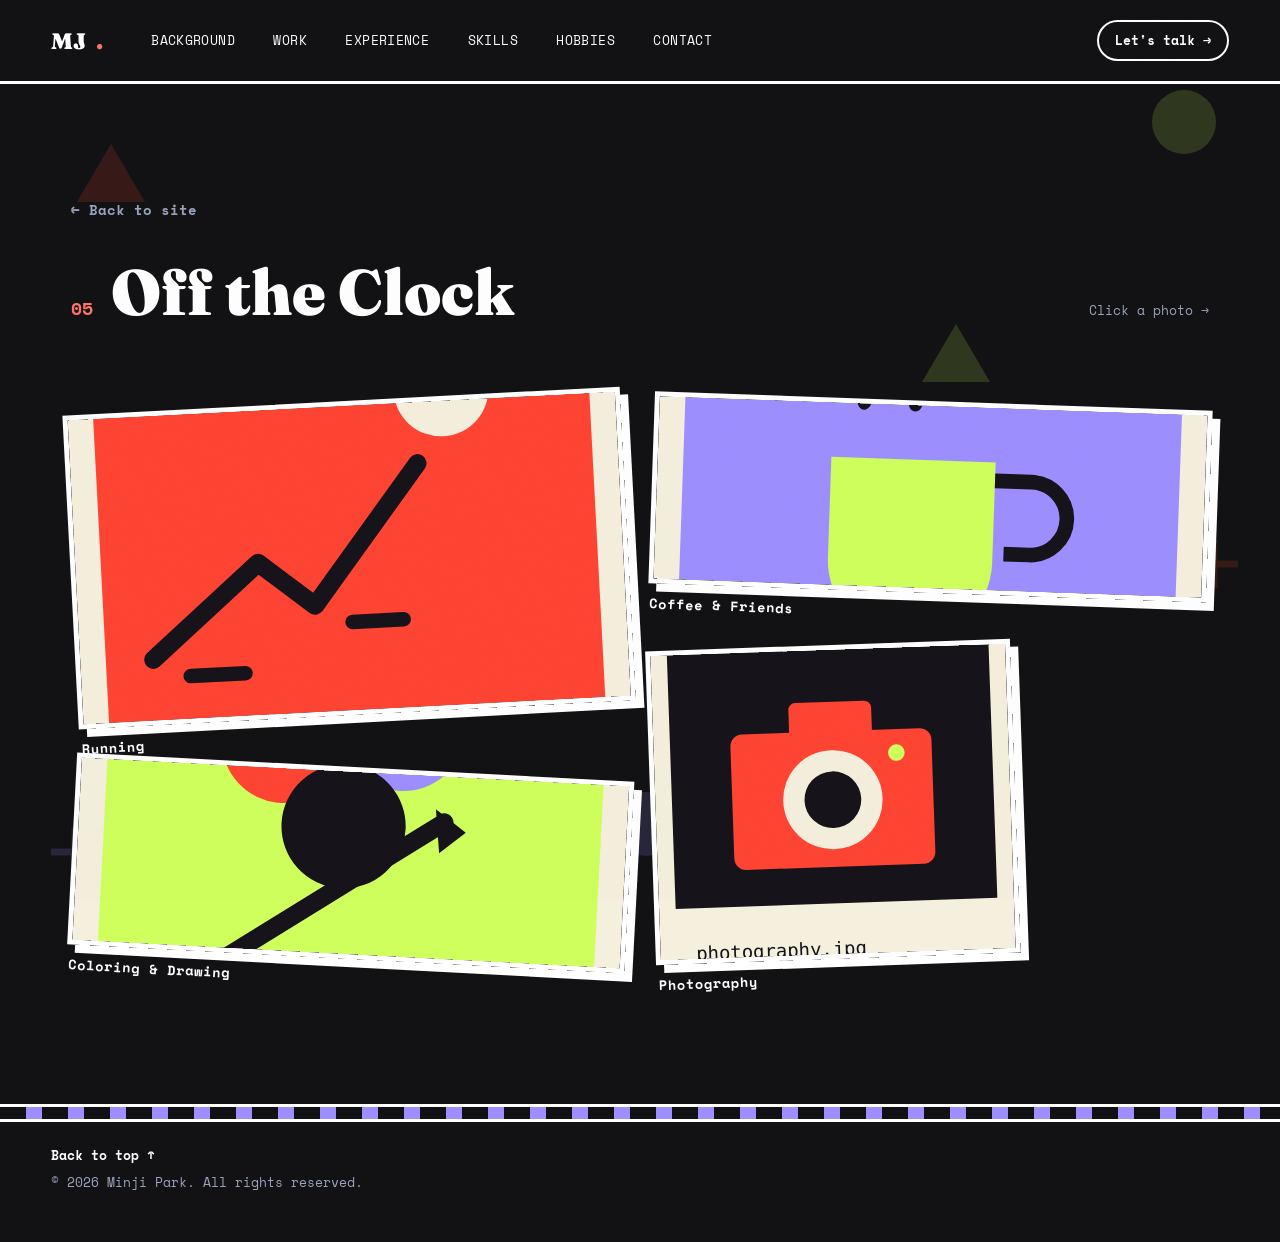
==== commit 7338d675: "Drop numbered prefixes from nav links The 01/02/03... labels in the header nav and mobile drawer wer" ====
--- a/hobbies.html
+++ b/hobbies.html
@@ -39,12 +39,12 @@
         MJ<span class="dot">.</span>
       </a>
       <nav class="nav__links">
-        <a href="index.html#background"><span class="nav__num">01</span><span class="nav__label">Background</span></a>
-        <a href="index.html#work"><span class="nav__num">02</span><span class="nav__label">Work</span></a>
-        <a href="index.html#experience"><span class="nav__num">03</span><span class="nav__label">Experience</span></a>
-        <a href="index.html#skills"><span class="nav__num">04</span><span class="nav__label">Skills</span></a>
-        <a href="hobbies.html"><span class="nav__num">05</span><span class="nav__label">Hobbies</span></a>
-        <a href="index.html#contact"><span class="nav__num">06</span><span class="nav__label">Contact</span></a>
+        <a href="index.html#background"><span class="nav__label">Background</span></a>
+        <a href="index.html#work"><span class="nav__label">Work</span></a>
+        <a href="index.html#experience"><span class="nav__label">Experience</span></a>
+        <a href="index.html#skills"><span class="nav__label">Skills</span></a>
+        <a href="hobbies.html"><span class="nav__label">Hobbies</span></a>
+        <a href="index.html#contact"><span class="nav__label">Contact</span></a>
       </nav>
     </div>
     <a href="index.html#contact" class="nav__cta">Let's talk →</a>
@@ -55,12 +55,12 @@
   <div class="mobile-drawer" id="mobileDrawer" aria-hidden="true">
     <button class="mobile-drawer__close" id="mobileDrawerClose" aria-label="Close menu">✕</button>
     <nav class="mobile-drawer__links">
-      <a href="index.html#background"><span class="nav__num">01</span>Background</a>
-      <a href="index.html#work"><span class="nav__num">02</span>Work</a>
-      <a href="index.html#experience"><span class="nav__num">03</span>Experience</a>
-      <a href="index.html#skills"><span class="nav__num">04</span>Skills</a>
-      <a href="hobbies.html"><span class="nav__num">05</span>Hobbies</a>
-      <a href="index.html#contact"><span class="nav__num">06</span>Contact</a>
+      <a href="index.html#background">Background</a>
+      <a href="index.html#work">Work</a>
+      <a href="index.html#experience">Experience</a>
+      <a href="index.html#skills">Skills</a>
+      <a href="hobbies.html">Hobbies</a>
+      <a href="index.html#contact">Contact</a>
     </nav>
     <a href="index.html#contact" class="mobile-drawer__cta">Let's talk →</a>
   </div>
--- a/style.css
+++ b/style.css
@@ -148,7 +148,6 @@
   letter-spacing:0.03em; display:flex; align-items:center; gap:6px;
   transition:color .15s;
 }
-.nav__num{ color:var(--coral-text); font-weight:700; }
 .nav__links a:hover{ color:var(--violet); }
 .nav__cta{
   font-family:var(--font-mono); font-size:0.8rem; font-weight:700;
@@ -202,11 +201,6 @@
   font-size:1.8rem; color:var(--cream);
   display:flex; align-items:baseline; gap:12px;
 }
-.mobile-drawer__links .nav__num{
-  font-family:var(--font-mono); font-style:normal; font-weight:700;
-  font-size:0.9rem; color:var(--cream); opacity:0.7;
-}
-
 .mobile-drawer__cta{
   margin-top:auto;
   font-family:var(--font-mono); font-weight:700; font-size:0.85rem;
@@ -317,7 +311,13 @@
   background:var(--ink);
 }
 .hero .marquee-line{
-  position:absolute; left:0; right:0; bottom:0; z-index:2;
+  /* .hero is a <section>, which the shared rule below
+     caps at max-width:1240px — left:0/right:0 here would
+     only span that inner box, not the viewport. Break out
+     to the true edges with the same 100vw trick used for
+     the section color blocks. */
+  position:absolute; bottom:0; z-index:2;
+  left:50%; width:100vw; margin-left:-50vw;
 }
 .marquee-line::before{
   content:"";
@@ -350,7 +350,11 @@
   .hero__collage img.parallax-item{ width:96px; }
   .sticker--tape{ align-self:center; }
   .sticker--circle{ width:90px; height:90px; font-size:0.68rem; flex:none; }
-  .hero .marquee-line{ position:relative; margin-top:40px; }
+  .hero .marquee-line{
+    position:relative; left:auto;
+    width:100vw; margin-left:calc(50% - 50vw);
+    margin-top:40px;
+  }
 }
 
 /* ============================================
@@ -358,7 +362,7 @@
    ============================================ */
 .background__content{
   display:grid;
-  grid-template-columns: minmax(0, 600px) auto;
+  grid-template-columns: auto minmax(0, 560px);
   justify-content:space-between;
   align-items:center;
   gap:40px;
@@ -369,14 +373,14 @@
 .background__avatar{
   flex:none; width:140px; height:140px; border-radius:50%;
   overflow:hidden; border:4px solid var(--ink);
-  box-shadow:6px 6px 0 var(--coral);
+  box-shadow:6px 6px 0 #1A1410;
 }
 .background__avatar img{ width:100%; height:100%; object-fit:cover; }
 .background__bio{ font-size:1.05rem; line-height:1.7; padding-top:6px; }
 
 .background__minji{
   position:relative; flex:none; z-index:1; pointer-events:none;
-  width:clamp(160px, 16vw, 240px);
+  width:clamp(280px, 30vw, 460px);
   margin:0 auto;
   transform-origin:center;
   will-change:transform, opacity;
@@ -447,14 +451,34 @@
   background:var(--section-bg);
   z-index:-1;
 }
-/* a small repeating poster palette — black, red, white,
-   purple — cycling back to black so the last section
-   (Contact) reads as a return to the opening black. */
-.background{ --section-bg:#000000; }
-.work{ --section-bg:#D7263D; }
+/* section colors now reuse the site's own accent
+   tokens directly (the same coral/lime/violet
+   already seen on the hero sticker and the Design
+   skill card), rather than invented poster tones. */
+.background{ --section-bg:var(--coral); }
+.work{ --section-bg:var(--lime); }
 .experience{ --section-bg:#F4F0E6; }
-.skills{ --section-bg:#5B2A86; }
+.skills{ --section-bg:var(--violet); }
 .contact{ --section-bg:#000000; }
+
+/* Background (coral), Work (lime) and Skills (violet) are
+   all bright enough to need dark ink text/borders instead
+   of the site's usual white-on-dark, same pattern as
+   Experience's white block below. */
+.background{ color:#1A1410; }
+.background .section-head__num{ color:#1A1410; }
+.background .section-head__note{ color:#5A4A42; }
+.background__avatar{ box-shadow:6px 6px 0 #1A1410; }
+
+.work{ color:#1A1410; border-top-color:#1A1410; }
+.work .section-head__num{ color:#1A1410; }
+.work .section-head__note{ color:#5A5A2A; }
+.work__list{ border-top-color:#1A1410; }
+.work__row{ border-bottom-color:#1A1410; }
+.work__desc{ color:#4A4A38; }
+
+.skills{ color:#1A1410; }
+.skills .section-head__num{ color:#1A1410; }
 
 /* Experience sits on the palette's "white" block, so it
    flips to dark ink text/borders instead of the site's
@@ -706,6 +730,9 @@
    ============================================ */
 .footer{
   padding:0 clamp(20px,4vw,56px) 40px;
+}
+.footer .marquee-line{
+  width:100vw; margin-left:calc(50% - 50vw);
 }
 .footer__top, .footer__copy{
   max-width:var(--max); margin:0 auto;
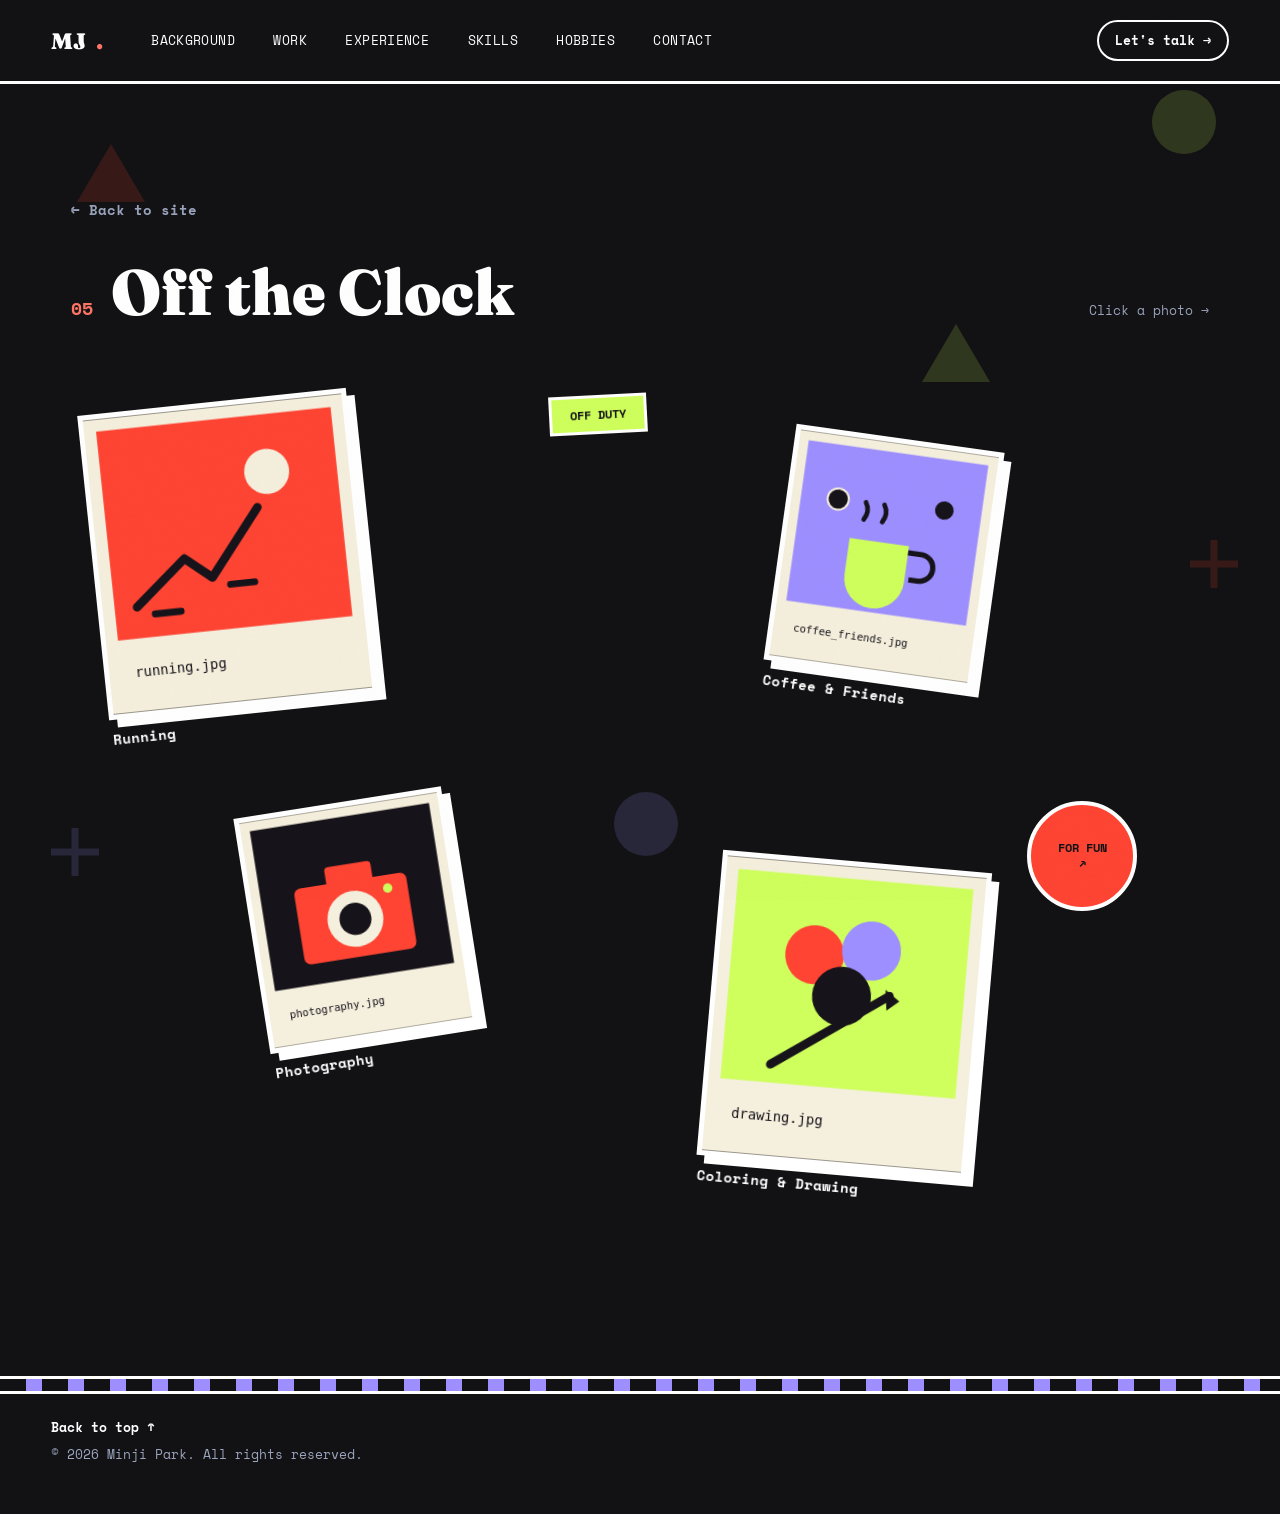
==== commit 708fd08b: "Turn hobbies bento grid into a drifting photo-wall collage Hobby photos and stickers are now absolut" ====
--- a/hobbies.html
+++ b/hobbies.html
@@ -75,45 +75,56 @@
       <p class="section-head__note">Click a photo →</p>
     </div>
 
-    <ul class="hobby-bento">
+    <div class="hobby-collage" id="hobbyCollage">
 
-      <li class="hobby-tile hobby-tile--large" style="--r:-3deg;">
+      <div class="hobby-collage__item hobby-collage__item--lg parallax-item" data-depth="0.4"
+        style="--x:2%; --y:0px; --r:-6deg;">
         <button type="button" class="hobby-card__btn" data-title="Running" data-img="images/hobby-1.svg"
           data-caption="Chasing a slow, unbothered 5K most mornings — it's when I do my best thinking.">
           <img src="images/hobby-1.svg" alt="Running — placeholder, replace with your own photo">
           <span class="hobby-card__label">Running</span>
         </button>
-      </li>
+      </div>
 
-      <li class="hobby-tile hobby-tile--wide" style="--r:2deg;">
+      <div class="sticker sticker--tape parallax-item" data-depth="0.2" style="--x:42%; --y:-6px; --r:-3deg;">
+        Off Duty</div>
+
+      <div class="hobby-collage__item hobby-collage__item--md parallax-item" data-depth="0.3"
+        style="--x:62%; --y:36px; --r:8deg;">
         <button type="button" class="hobby-card__btn" data-title="Coffee &amp; Friends" data-img="images/hobby-2.svg"
           data-caption="Most of my best ideas get bounced around over coffee before they ever touch a screen.">
           <img src="images/hobby-2.svg" alt="Coffee and friends — placeholder, replace with your own photo">
           <span class="hobby-card__label">Coffee &amp; Friends</span>
         </button>
-      </li>
+      </div>
 
-      <li class="hobby-tile hobby-tile--tall" style="--r:-2deg;">
+      <div class="hobby-collage__item hobby-collage__item--md parallax-item" data-depth="0.5"
+        style="--x:16%; --y:400px; --r:-9deg;">
         <button type="button" class="hobby-card__btn" data-title="Photography" data-img="images/hobby-3.svg"
           data-caption="Mostly street shots and bad light — same instinct as design, just slower and quieter.">
           <img src="images/hobby-3.svg" alt="Photography — placeholder, replace with your own photo">
           <span class="hobby-card__label">Photography</span>
         </button>
-      </li>
+      </div>
 
-      <li class="hobby-tile hobby-tile--wide" style="--r:3deg;">
+      <div class="sticker sticker--circle parallax-item" data-depth="0.45" style="--x:84%; --y:400px; --r:0deg;">
+        For fun<br>↗</div>
+
+      <div class="hobby-collage__item hobby-collage__item--lg parallax-item" data-depth="0.35"
+        style="--x:56%; --y:460px; --r:5deg;">
         <button type="button" class="hobby-card__btn" data-title="Coloring &amp; Drawing" data-img="images/hobby-4.svg"
           data-caption="No brief, no client, no undo button — just color for the sake of it.">
           <img src="images/hobby-4.svg" alt="Coloring and drawing — placeholder, replace with your own photo">
           <span class="hobby-card__label">Coloring &amp; Drawing</span>
         </button>
-      </li>
+      </div>
 
-      <!-- duplicate an <li class="hobby-tile"> block above to add another photo.
-           Size variants: hobby-tile (2x2), hobby-tile--wide (3x2),
-           hobby-tile--tall (2x3), hobby-tile--large (3x3). -->
+      <!-- duplicate a "hobby-collage__item" block above to add another photo.
+           Size variants: hobby-collage__item--md, hobby-collage__item--lg.
+           Position with --x/--y (top-left offset within the collage) and
+           --r (tilt). data-depth controls how far it drifts on mouse move. -->
 
-    </ul>
+    </div>
   </section>
 
   <footer class="footer">
--- a/style.css
+++ b/style.css
@@ -804,70 +804,72 @@
 }
 
 /* ============================================
-   HOBBIES — bento/masonry moodboard (hobbies.html)
-   varied-size tiles in a dense grid, same
-   bordered-photo language as the hero collage
-   (thick ink border + hard shadow), each tile
-   holding a slight fixed tilt via --r and
-   popping straight/forward on hover. Clicking
-   opens the side-panel lightbox below.
-   ============================================ */
-.hobby-bento{
-  display:grid;
-  grid-template-columns:repeat(6, 1fr);
-  grid-auto-rows:100px;
-  grid-auto-flow:row dense;
-  gap:22px;
-}
-.hobby-tile{
-  grid-column:span 2; grid-row:span 2;
+   HOBBIES — scattered photo-wall collage (hobbies.html)
+   same language as the hero collage: photos and
+   stickers absolutely placed via --x/--y/--r and
+   drifting on mouse move (.parallax-item, see
+   script.js initParallax), thick ink border + hard
+   shadow on every photo. Clicking a photo opens the
+   side-panel lightbox below.
+   ============================================ */
+.hobby-collage{
+  position:relative;
+  min-height:820px;
+  margin:12px 0 40px;
+}
+.hobby-collage__item{
+  position:absolute;
+  left:var(--x); top:var(--y);
   transform:rotate(var(--r,0deg));
-  transition:transform .2s;
-}
-.hobby-tile:hover{ z-index:2; }
-.hobby-tile--large{ grid-column:span 3; grid-row:span 3; }
-.hobby-tile--wide{ grid-column:span 3; grid-row:span 2; }
-.hobby-tile--tall{ grid-column:span 2; grid-row:span 3; }
+  will-change:transform;
+}
+.hobby-collage__item:hover,
+.hobby-collage__item:focus-within{ z-index:5; }
+.hobby-collage__item--md{ width:clamp(150px,18vw,210px); }
+.hobby-collage__item--lg{ width:clamp(190px,23vw,270px); }
 
 .hobby-card__btn{
-  display:flex; flex-direction:column;
-  width:100%; height:100%;
+  display:block;
+  width:100%;
   background:none; border:none; padding:0; margin:0;
   font:inherit; color:inherit; text-align:left; cursor:pointer;
-  transition:transform .35s cubic-bezier(.34,1.56,.64,1);
 }
 .hobby-card__btn img{
-  flex:1; min-height:0; width:100%; object-fit:cover;
+  display:block; width:100%; aspect-ratio:300/340; object-fit:cover;
   border:5px solid var(--ink);
   box-shadow:8px 8px 0 var(--ink);
-  transition:box-shadow .35s cubic-bezier(.34,1.56,.64,1);
+  transition:transform .35s cubic-bezier(.34,1.56,.64,1), box-shadow .35s cubic-bezier(.34,1.56,.64,1);
 }
 .hobby-card__label{
+  display:block;
   font-family:var(--font-mono); font-weight:700; font-size:0.85rem;
-  padding:10px 2px 0; flex:none;
-}
-
-.hobby-card__btn:hover,
-.hobby-card__btn:focus-visible{
-  transform:rotate(0deg) translateY(-6px) scale(1.03);
-}
+  padding:10px 2px 0;
+}
+
 .hobby-card__btn:hover img,
 .hobby-card__btn:focus-visible img{
+  transform:rotate(0deg) translateY(-6px) scale(1.05);
   box-shadow:12px 12px 0 var(--coral);
 }
 .hobby-card__btn:focus-visible{ outline:2px solid var(--coral); outline-offset:6px; }
 
+.hobby-collage .sticker{ position:absolute; left:var(--x); top:var(--y); transform:rotate(var(--r,0deg)); }
+
 @media (prefers-reduced-motion:reduce){
-  .hobby-tile{ transition:none; }
-  .hobby-card__btn{ transition:none; }
   .hobby-card__btn img{ transition:none; }
 }
 
 @media (max-width:760px){
-  .hobby-bento{ grid-template-columns:repeat(2, 1fr); grid-auto-rows:150px; }
-  .hobby-tile, .hobby-tile--large, .hobby-tile--wide, .hobby-tile--tall{
-    grid-column:span 2; grid-row:span 2; transform:none;
+  .hobby-collage{
+    position:static; min-height:0;
+    display:flex; flex-direction:column; align-items:center; gap:36px;
+    margin:32px 0 8px;
   }
+  .hobby-collage__item, .hobby-collage .sticker{
+    position:static !important; transform:rotate(var(--r)) !important;
+  }
+  .hobby-collage__item--md, .hobby-collage__item--lg{ width:min(300px, 78vw); }
+  .hobby-collage .sticker--circle{ width:90px; height:90px; font-size:0.68rem; }
 }
 
 /* ============================================
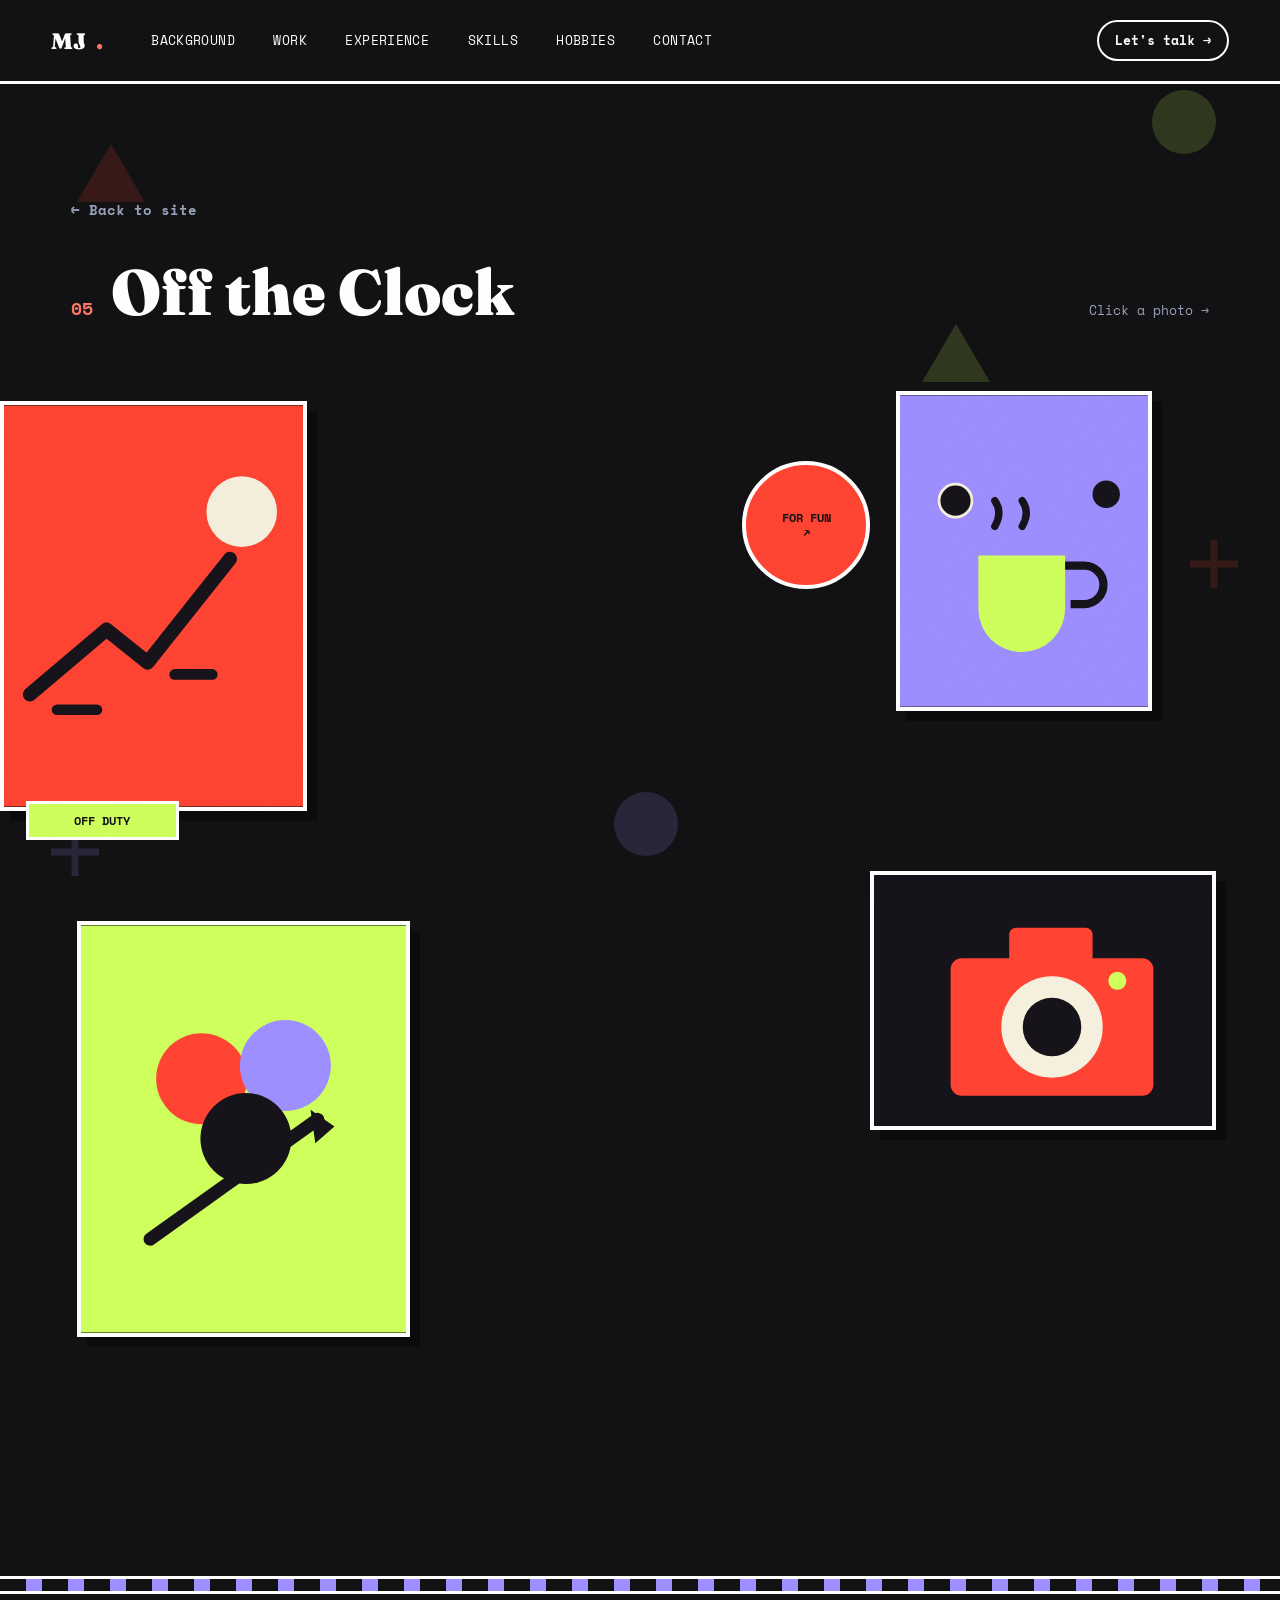
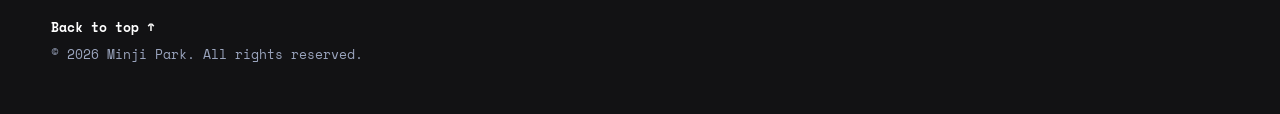
==== commit d7c940cb: "Rework hobbies page as a scattered edge-framed photo moodboard Replace the packed grid with a full-b" ====
--- a/hobbies.html
+++ b/hobbies.html
@@ -77,52 +77,68 @@
 
     <div class="hobby-collage" id="hobbyCollage">
 
-      <div class="hobby-collage__item hobby-collage__item--lg parallax-item" data-depth="0.4"
-        style="--x:2%; --y:0px; --r:-6deg;">
+      <!-- tiles hug the outer edges/corners of the frame,
+           leaving the center open — a bento-style scattered
+           border rather than a filled block. -->
+
+      <div class="hobby-tile hobby-tile--tall" style="--x:0%; --y:0px; --w:clamp(230px,24vw,340px);">
         <button type="button" class="hobby-card__btn" data-title="Running" data-img="images/hobby-1.svg"
           data-caption="Chasing a slow, unbothered 5K most mornings — it's when I do my best thinking.">
-          <img src="images/hobby-1.svg" alt="Running — placeholder, replace with your own photo">
+          <span class="hobby-card__btn__frame">
+            <img src="images/hobby-1.svg" alt="Running — placeholder, replace with your own photo">
+          </span>
           <span class="hobby-card__label">Running</span>
         </button>
       </div>
 
-      <div class="sticker sticker--tape parallax-item" data-depth="0.2" style="--x:42%; --y:-6px; --r:-3deg;">
-        Off Duty</div>
+      <div class="hobby-tile hobby-tile--text" style="--x:2%; --y:400px; --w:clamp(120px,12vw,160px);">
+        <div class="sticker sticker--tape">Off Duty</div>
+      </div>
 
-      <div class="hobby-collage__item hobby-collage__item--md parallax-item" data-depth="0.3"
-        style="--x:62%; --y:36px; --r:8deg;">
+      <div class="hobby-tile hobby-tile--lg" style="--x:6%; --y:520px; --w:clamp(260px,26vw,380px);">
+        <button type="button" class="hobby-card__btn" data-title="Coloring &amp; Drawing" data-img="images/hobby-4.svg"
+          data-caption="No brief, no client, no undo button — just color for the sake of it.">
+          <span class="hobby-card__btn__frame">
+            <img src="images/hobby-4.svg" alt="Coloring and drawing — placeholder, replace with your own photo">
+          </span>
+          <span class="hobby-card__label">Coloring &amp; Drawing</span>
+        </button>
+      </div>
+
+      <div class="hobby-tile hobby-tile--square" style="--x:70%; --y:-10px; --w:clamp(200px,20vw,280px);">
         <button type="button" class="hobby-card__btn" data-title="Coffee &amp; Friends" data-img="images/hobby-2.svg"
           data-caption="Most of my best ideas get bounced around over coffee before they ever touch a screen.">
-          <img src="images/hobby-2.svg" alt="Coffee and friends — placeholder, replace with your own photo">
+          <span class="hobby-card__btn__frame">
+            <img src="images/hobby-2.svg" alt="Coffee and friends — placeholder, replace with your own photo">
+          </span>
           <span class="hobby-card__label">Coffee &amp; Friends</span>
         </button>
       </div>
 
-      <div class="hobby-collage__item hobby-collage__item--md parallax-item" data-depth="0.5"
-        style="--x:16%; --y:400px; --r:-9deg;">
+      <div class="hobby-tile hobby-tile--text" style="--x:58%; --y:60px; --w:clamp(110px,10vw,140px);">
+        <div class="sticker sticker--circle">For fun<br>↗</div>
+      </div>
+
+      <div class="hobby-tile hobby-tile--wide" style="--x:68%; --y:470px; --w:clamp(260px,27vw,390px);">
         <button type="button" class="hobby-card__btn" data-title="Photography" data-img="images/hobby-3.svg"
           data-caption="Mostly street shots and bad light — same instinct as design, just slower and quieter.">
-          <img src="images/hobby-3.svg" alt="Photography — placeholder, replace with your own photo">
+          <span class="hobby-card__btn__frame">
+            <img src="images/hobby-3.svg" alt="Photography — placeholder, replace with your own photo">
+          </span>
           <span class="hobby-card__label">Photography</span>
         </button>
       </div>
 
-      <div class="sticker sticker--circle parallax-item" data-depth="0.45" style="--x:84%; --y:400px; --r:0deg;">
-        For fun<br>↗</div>
-
-      <div class="hobby-collage__item hobby-collage__item--lg parallax-item" data-depth="0.35"
-        style="--x:56%; --y:460px; --r:5deg;">
-        <button type="button" class="hobby-card__btn" data-title="Coloring &amp; Drawing" data-img="images/hobby-4.svg"
-          data-caption="No brief, no client, no undo button — just color for the sake of it.">
-          <img src="images/hobby-4.svg" alt="Coloring and drawing — placeholder, replace with your own photo">
-          <span class="hobby-card__label">Coloring &amp; Drawing</span>
-        </button>
-      </div>
-
-      <!-- duplicate a "hobby-collage__item" block above to add another photo.
-           Size variants: hobby-collage__item--md, hobby-collage__item--lg.
-           Position with --x/--y (top-left offset within the collage) and
-           --r (tilt). data-depth controls how far it drifts on mouse move. -->
+      <!-- duplicate a "hobby-tile" block above to add another photo.
+           Size variants: hobby-tile--tall, hobby-tile--square,
+           hobby-tile--wide, hobby-tile--lg, hobby-tile--text (for
+           sticker/text cards). Position freely with inline --x/--y
+           (top-left offset within the full-bleed collage) and --w
+           (tile width) — no grid track to line up with, so gaps and
+           sizes can stay irregular like a real moodboard. Keep the
+           img wrapped in a "hobby-card__btn__frame" span — that's
+           what crops the zoom-on-hover without also clipping the
+           button's own hover shadow. -->
 
     </div>
   </section>
--- a/style.css
+++ b/style.css
@@ -804,56 +804,80 @@
 }
 
 /* ============================================
-   HOBBIES — scattered photo-wall collage (hobbies.html)
-   same language as the hero collage: photos and
-   stickers absolutely placed via --x/--y/--r and
-   drifting on mouse move (.parallax-item, see
-   script.js initParallax), thick ink border + hard
-   shadow on every photo. Clicking a photo opens the
-   side-panel lightbox below.
+   HOBBIES — scattered photo moodboard (hobbies.html)
+   full-bleed (breaks out to 100vw via the same
+   left:50%/margin-left:-50vw trick as the section
+   color blocks above), with tiles freely positioned
+   via per-tile --x/--y/--w custom properties instead
+   of a grid, so sizes and gaps stay irregular rather
+   than packed to a repeating track. Clicking a photo
+   opens the floating lightbox anchored right next to
+   that tile (see below).
    ============================================ */
 .hobby-collage{
   position:relative;
-  min-height:820px;
-  margin:12px 0 40px;
-}
-.hobby-collage__item{
+  width:100vw; margin-left:calc(50% - 50vw);
+  min-height:1020px;
+  margin-top:12px; margin-bottom:40px;
+}
+.hobby-tile{
   position:absolute;
   left:var(--x); top:var(--y);
-  transform:rotate(var(--r,0deg));
-  will-change:transform;
-}
-.hobby-collage__item:hover,
-.hobby-collage__item:focus-within{ z-index:5; }
-.hobby-collage__item--md{ width:clamp(150px,18vw,210px); }
-.hobby-collage__item--lg{ width:clamp(190px,23vw,270px); }
+  width:var(--w);
+}
+.hobby-tile:hover, .hobby-tile:focus-within{ z-index:5; }
+
+.hobby-tile--tall{ aspect-ratio:3/4; }
+.hobby-tile--square{ aspect-ratio:4/5; }
+.hobby-tile--wide{ aspect-ratio:4/3; }
+.hobby-tile--lg{ aspect-ratio:4/5; }
 
 .hobby-card__btn{
-  display:block;
-  width:100%;
+  display:block; position:relative;
+  width:100%; height:100%;
   background:none; border:none; padding:0; margin:0;
   font:inherit; color:inherit; text-align:left; cursor:pointer;
+  border:4px solid var(--ink);
+  box-shadow:10px 10px 0 rgba(0,0,0,0.35);
+  transition:transform .25s cubic-bezier(.34,1.56,.64,1), box-shadow .25s cubic-bezier(.34,1.56,.64,1);
+}
+.hobby-card__btn__frame{
+  display:block; width:100%; height:100%; overflow:hidden;
 }
 .hobby-card__btn img{
-  display:block; width:100%; aspect-ratio:300/340; object-fit:cover;
-  border:5px solid var(--ink);
-  box-shadow:8px 8px 0 var(--ink);
-  transition:transform .35s cubic-bezier(.34,1.56,.64,1), box-shadow .35s cubic-bezier(.34,1.56,.64,1);
+  display:block; width:100%; height:100%; object-fit:cover;
+  transition:transform .35s cubic-bezier(.34,1.56,.64,1), filter .35s ease;
 }
 .hobby-card__label{
-  display:block;
-  font-family:var(--font-mono); font-weight:700; font-size:0.85rem;
-  padding:10px 2px 0;
-}
-
+  position:absolute; left:10px; bottom:10px; z-index:1;
+  font-family:var(--font-mono); font-weight:700; font-size:0.7rem;
+  text-transform:uppercase; letter-spacing:0.02em;
+  background:var(--ink); color:var(--cream);
+  padding:6px 10px;
+  opacity:0; transform:translateY(6px);
+  transition:opacity .25s ease, transform .25s ease;
+}
+
+.hobby-card__btn:hover,
+.hobby-card__btn:focus-visible{
+  transform:translate(-6px,-6px);
+  box-shadow:16px 16px 0 var(--coral);
+}
 .hobby-card__btn:hover img,
 .hobby-card__btn:focus-visible img{
-  transform:rotate(0deg) translateY(-6px) scale(1.05);
-  box-shadow:12px 12px 0 var(--coral);
-}
-.hobby-card__btn:focus-visible{ outline:2px solid var(--coral); outline-offset:6px; }
-
-.hobby-collage .sticker{ position:absolute; left:var(--x); top:var(--y); transform:rotate(var(--r,0deg)); }
+  transform:scale(1.06);
+}
+.hobby-card__btn:hover .hobby-card__label,
+.hobby-card__btn:focus-visible .hobby-card__label{
+  opacity:1; transform:translateY(0);
+}
+.hobby-card__btn:focus-visible{ outline:2px solid var(--coral); outline-offset:4px; }
+
+.hobby-tile--text .sticker{ width:100%; height:100%; }
+.hobby-tile--text .sticker--tape{ border-width:3px; }
+.hobby-tile--text .sticker--circle{
+  width:100%; aspect-ratio:1/1; margin:0 auto;
+}
 
 @media (prefers-reduced-motion:reduce){
   .hobby-card__btn img{ transition:none; }
@@ -861,73 +885,97 @@
 
 @media (max-width:760px){
   .hobby-collage{
-    position:static; min-height:0;
-    display:flex; flex-direction:column; align-items:center; gap:36px;
-    margin:32px 0 8px;
+    position:static; width:auto; margin-left:0;
+    min-height:0;
+    display:flex; flex-direction:column; align-items:center; gap:28px;
+    padding:0 clamp(20px,5vw,40px);
   }
-  .hobby-collage__item, .hobby-collage .sticker{
-    position:static !important; transform:rotate(var(--r)) !important;
+  .hobby-tile{
+    position:static !important;
+    width:min(340px, 82vw) !important;
   }
-  .hobby-collage__item--md, .hobby-collage__item--lg{ width:min(300px, 78vw); }
-  .hobby-collage .sticker--circle{ width:90px; height:90px; font-size:0.68rem; }
-}
-
-/* ============================================
-   LIGHTBOX — slides in from the right edge as a
-   side panel rather than a centered modal, so the
-   moodboard stays visible (dimmed) behind it.
+  .hobby-tile--text{ width:min(220px, 60vw) !important; }
+  .hobby-card__label{ opacity:1; transform:none; }
+}
+
+/* ============================================
+   LIGHTBOX — a small card that pops up floating
+   right beside the photo you clicked (not a
+   sidebar/modal). JS (script.js) measures the
+   clicked tile and the panel, then positions it to
+   whichever side has room, staying anchored to that
+   tile instead of the viewport edge. Falls back to a
+   centered card with a dimmed backdrop on narrow
+   screens where there's no room to float beside it.
    ============================================ */
 .lightbox{
   position:fixed; inset:0; z-index:400;
   visibility:hidden;
   opacity:0;
-  transition:opacity .25s ease, visibility 0s linear .25s;
+  pointer-events:none;
+  transition:opacity .2s ease, visibility 0s linear .2s;
 }
 .lightbox.is-open{
   visibility:visible; opacity:1;
-  transition:opacity .25s ease;
+  pointer-events:auto;
+  transition:opacity .2s ease;
 }
 .lightbox__backdrop{
   position:absolute; inset:0;
-  background:rgba(0,0,0,0.6);
+  background:transparent;
+}
+.lightbox.is-centered .lightbox__backdrop{
+  background:rgba(0,0,0,0.55);
   backdrop-filter:blur(2px);
 }
 .lightbox__panel{
-  position:absolute; top:0; right:0; bottom:0; z-index:1;
-  width:min(420px, 92vw);
+  position:fixed; z-index:1;
+  top:0; left:0;
+  width:min(320px, 88vw);
   background:var(--cream);
   color:var(--ink);
-  border-left:5px solid var(--ink);
-  box-shadow:-14px 0 0 var(--coral);
-  padding:32px 28px;
+  border:5px solid var(--ink);
+  box-shadow:10px 10px 0 var(--coral);
+  padding:20px 22px 22px;
+  max-height:min(78vh, 560px);
   overflow-y:auto;
   display:flex; flex-direction:column;
-  transform:translateX(100%);
-  transition:transform .45s cubic-bezier(.34,1.56,.64,1);
+  opacity:0;
+  transform:scale(0.92);
+  transition:transform .3s cubic-bezier(.34,1.56,.64,1), opacity .2s ease, top .18s ease, left .18s ease;
 }
 .lightbox.is-open .lightbox__panel{
-  transform:translateX(0);
+  opacity:1;
+  transform:scale(1);
+}
+.lightbox.is-centered .lightbox__panel{
+  transition:opacity .2s ease, transform .2s ease;
 }
 .lightbox__close{
-  position:absolute; top:20px; right:20px;
-  width:38px; height:38px; border-radius:50%;
+  position:absolute; top:14px; right:14px; z-index:1;
+  width:32px; height:32px; border-radius:50%;
   background:var(--ink); color:var(--cream);
   border:3px solid var(--cream);
-  font-family:var(--font-mono); font-size:1rem; font-weight:700;
+  font-family:var(--font-mono); font-size:0.9rem; font-weight:700;
   cursor:pointer;
   transition:transform .2s, background .2s, color .2s;
 }
 .lightbox__close:hover{ background:var(--coral); transform:rotate(90deg); }
 .lightbox__img{
-  width:100%; aspect-ratio:300/242; object-fit:cover;
-  border:4px solid var(--ink); margin:44px 0 20px;
+  width:100%; aspect-ratio:300/280; object-fit:cover;
   flex:none;
 }
 .lightbox__title{
   font-family:var(--font-display); font-weight:700; font-style:italic;
-  font-size:1.5rem; margin-bottom:10px;
-}
-.lightbox__caption{ font-size:0.95rem; line-height:1.55; color:var(--muted); }
+  font-size:1.25rem; margin:16px 0 8px;
+}
+.lightbox__caption{ font-size:0.88rem; line-height:1.5; color:var(--muted); }
+
+@media (max-width:640px){
+  .lightbox__panel{
+    width:min(340px, 88vw);
+  }
+}
 
 @media (prefers-reduced-motion:reduce){
   .lightbox, .lightbox__panel{ transition:opacity .15s ease; }
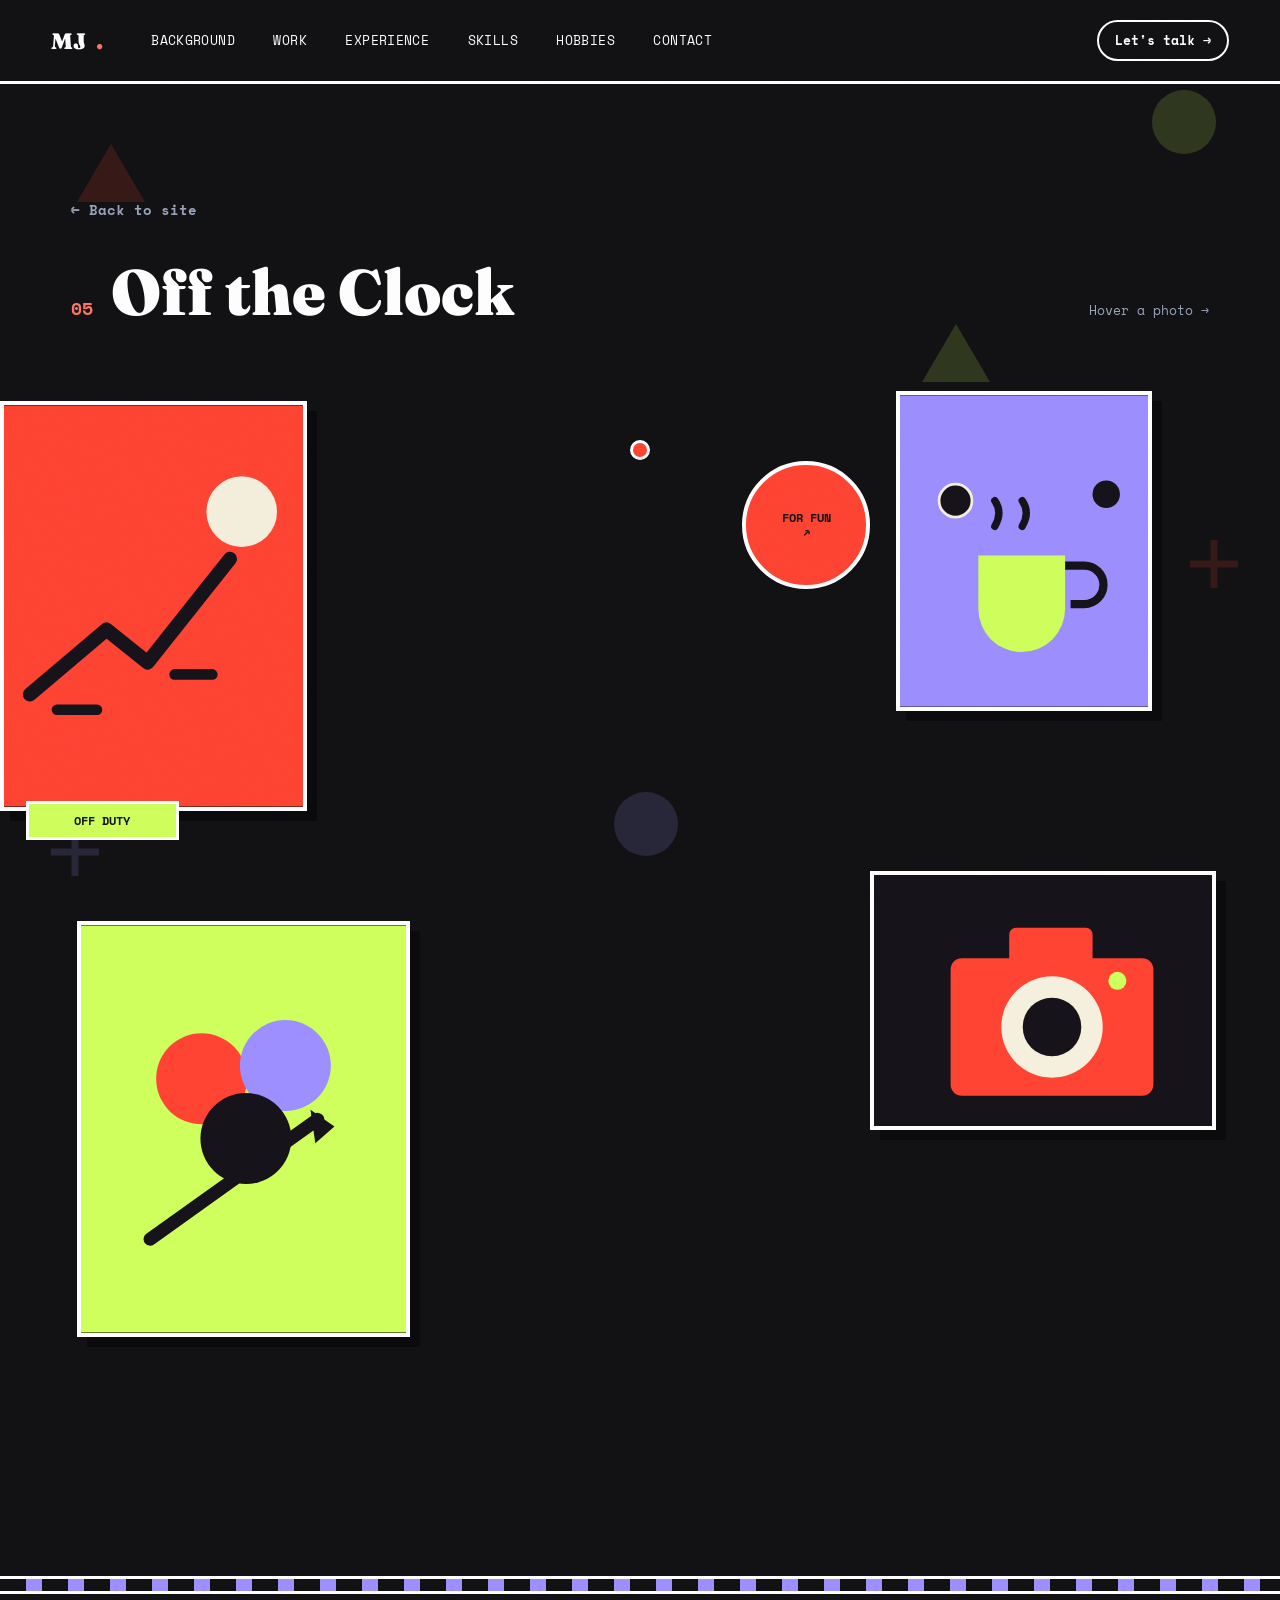
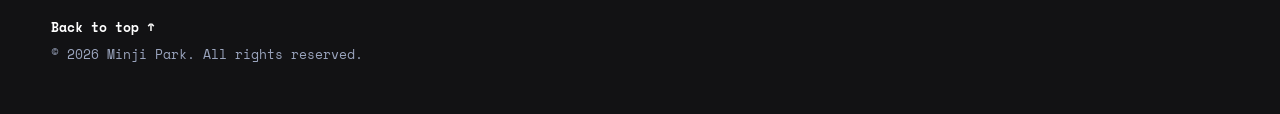
==== commit 944b235e: "Make hobby photo popup a hover-driven text-only caption Drop the duplicated image from the popup (th" ====
--- a/hobbies.html
+++ b/hobbies.html
@@ -72,7 +72,7 @@
     <div class="section-head">
       <span class="section-head__num">05</span>
       <h2 class="section-head__title">Off the&nbsp;Clock</h2>
-      <p class="section-head__note">Click a photo →</p>
+      <p class="section-head__note">Hover a photo →</p>
     </div>
 
     <div class="hobby-collage" id="hobbyCollage">
@@ -82,7 +82,7 @@
            border rather than a filled block. -->
 
       <div class="hobby-tile hobby-tile--tall" style="--x:0%; --y:0px; --w:clamp(230px,24vw,340px);">
-        <button type="button" class="hobby-card__btn" data-title="Running" data-img="images/hobby-1.svg"
+        <button type="button" class="hobby-card__btn" data-title="Running"
           data-caption="Chasing a slow, unbothered 5K most mornings — it's when I do my best thinking.">
           <span class="hobby-card__btn__frame">
             <img src="images/hobby-1.svg" alt="Running — placeholder, replace with your own photo">
@@ -96,7 +96,7 @@
       </div>
 
       <div class="hobby-tile hobby-tile--lg" style="--x:6%; --y:520px; --w:clamp(260px,26vw,380px);">
-        <button type="button" class="hobby-card__btn" data-title="Coloring &amp; Drawing" data-img="images/hobby-4.svg"
+        <button type="button" class="hobby-card__btn" data-title="Coloring &amp; Drawing"
           data-caption="No brief, no client, no undo button — just color for the sake of it.">
           <span class="hobby-card__btn__frame">
             <img src="images/hobby-4.svg" alt="Coloring and drawing — placeholder, replace with your own photo">
@@ -106,7 +106,7 @@
       </div>
 
       <div class="hobby-tile hobby-tile--square" style="--x:70%; --y:-10px; --w:clamp(200px,20vw,280px);">
-        <button type="button" class="hobby-card__btn" data-title="Coffee &amp; Friends" data-img="images/hobby-2.svg"
+        <button type="button" class="hobby-card__btn" data-title="Coffee &amp; Friends"
           data-caption="Most of my best ideas get bounced around over coffee before they ever touch a screen.">
           <span class="hobby-card__btn__frame">
             <img src="images/hobby-2.svg" alt="Coffee and friends — placeholder, replace with your own photo">
@@ -120,7 +120,7 @@
       </div>
 
       <div class="hobby-tile hobby-tile--wide" style="--x:68%; --y:470px; --w:clamp(260px,27vw,390px);">
-        <button type="button" class="hobby-card__btn" data-title="Photography" data-img="images/hobby-3.svg"
+        <button type="button" class="hobby-card__btn" data-title="Photography"
           data-caption="Mostly street shots and bad light — same instinct as design, just slower and quieter.">
           <span class="hobby-card__btn__frame">
             <img src="images/hobby-3.svg" alt="Photography — placeholder, replace with your own photo">
@@ -154,7 +154,6 @@
     <div class="lightbox__backdrop" id="lightboxBackdrop"></div>
     <div class="lightbox__panel" role="dialog" aria-modal="true" aria-labelledby="lightboxTitle">
       <button type="button" class="lightbox__close" id="lightboxClose" aria-label="Close">✕</button>
-      <img class="lightbox__img" id="lightboxImg" src="" alt="">
       <h3 class="lightbox__title" id="lightboxTitle"></h3>
       <p class="lightbox__caption" id="lightboxCaption"></p>
     </div>
--- a/style.css
+++ b/style.css
@@ -575,23 +575,41 @@
 }
 .work__links a:hover{ border-color:currentColor; }
 
-/* cursor-follow preview */
-.cursor-preview{
-  position:fixed; top:0; left:0; z-index:200;
-  width:190px; height:130px;
-  border:5px solid var(--ink);
-  box-shadow:10px 10px 0 var(--coral);
+/* ============================================
+   CUSTOM CURSOR — a small brand-colored ring that
+   trails the pointer across the whole site (script.js
+   initCustomCursor, appended once to <body> so every
+   page gets it without its own markup), swelling over
+   links/buttons. html.has-custom-cursor is only added
+   once the JS actually runs, and only on fine-pointer/
+   hover-capable, non-reduced-motion devices — so a
+   script failure or a touch device just keeps the
+   normal system cursor instead of going invisible.
+   ============================================ */
+.custom-cursor{
+  position:fixed; top:0; left:0; z-index:500;
+  width:20px; height:20px; margin:-10px 0 0 -10px;
+  border-radius:50%;
+  border:3px solid var(--ink);
+  background:var(--coral);
   pointer-events:none;
-  opacity:0; transform:translate(-50%,-50%) scale(0.85) rotate(-4deg);
-  transition:opacity .18s ease, transform .18s ease;
-  overflow:hidden;
-  background:var(--cream);
-}
-.cursor-preview.is-visible{ opacity:1; transform:translate(-50%,-50%) scale(1) rotate(-4deg); }
-.cursor-preview img{ width:100%; height:100%; object-fit:cover; }
-
-@media (hover:none){
-  .cursor-preview{ display:none; }
+  opacity:0;
+  transition:width .2s cubic-bezier(.34,1.56,.64,1), height .2s cubic-bezier(.34,1.56,.64,1),
+             margin .2s cubic-bezier(.34,1.56,.64,1), background .2s ease, opacity .15s ease;
+}
+html.has-custom-cursor, html.has-custom-cursor *{ cursor:none !important; }
+html.has-custom-cursor .custom-cursor{ opacity:1; }
+html.has-custom-cursor .custom-cursor.is-hover{
+  width:42px; height:42px; margin:-21px 0 0 -21px;
+  background:var(--lime);
+}
+html.has-custom-cursor .custom-cursor.is-down{
+  width:14px; height:14px; margin:-7px 0 0 -7px;
+}
+
+@media (hover:none), (pointer:coarse){
+  .custom-cursor{ display:none; }
+  html.has-custom-cursor, html.has-custom-cursor *{ cursor:auto !important; }
 }
 
 /* ============================================
@@ -899,14 +917,20 @@
 }
 
 /* ============================================
-   LIGHTBOX — a small card that pops up floating
-   right beside the photo you clicked (not a
-   sidebar/modal). JS (script.js) measures the
-   clicked tile and the panel, then positions it to
-   whichever side has room, staying anchored to that
-   tile instead of the viewport edge. Falls back to a
-   centered card with a dimmed backdrop on narrow
-   screens where there's no room to float beside it.
+   LIGHTBOX — really just a floating text caption now
+   (title + blurb, no repeated image — the photo's
+   already right there in the tile). On hover-capable
+   pointers it opens/closes purely on hover (script.js
+   initHobbyLightbox), so the backdrop stays
+   click-through (pointer-events:none) and the close
+   button is hidden — nothing to dismiss, it just
+   follows the mouse. JS measures the hovered tile and
+   the panel, then floats it to whichever side has
+   room, staying anchored to that tile instead of the
+   viewport edge. On touch/coarse pointers, where hover
+   doesn't exist, it falls back to tap-to-toggle with a
+   centered card, a dimmed clickable backdrop, and a
+   visible close button.
    ============================================ */
 .lightbox{
   position:fixed; inset:0; z-index:400;
@@ -917,30 +941,32 @@
 }
 .lightbox.is-open{
   visibility:visible; opacity:1;
-  pointer-events:auto;
   transition:opacity .2s ease;
 }
 .lightbox__backdrop{
   position:absolute; inset:0;
   background:transparent;
-}
-.lightbox.is-centered .lightbox__backdrop{
+  pointer-events:none;
+}
+.lightbox.is-centered.is-open .lightbox__backdrop{
   background:rgba(0,0,0,0.55);
   backdrop-filter:blur(2px);
+  pointer-events:auto;
 }
 .lightbox__panel{
   position:fixed; z-index:1;
   top:0; left:0;
-  width:min(320px, 88vw);
+  width:min(240px, 82vw);
   background:var(--cream);
   color:var(--ink);
   border:5px solid var(--ink);
   box-shadow:10px 10px 0 var(--coral);
-  padding:20px 22px 22px;
-  max-height:min(78vh, 560px);
+  padding:16px 18px;
+  max-height:min(70vh, 400px);
   overflow-y:auto;
   display:flex; flex-direction:column;
   opacity:0;
+  pointer-events:auto;
   transform:scale(0.92);
   transition:transform .3s cubic-bezier(.34,1.56,.64,1), opacity .2s ease, top .18s ease, left .18s ease;
 }
@@ -961,19 +987,20 @@
   transition:transform .2s, background .2s, color .2s;
 }
 .lightbox__close:hover{ background:var(--coral); transform:rotate(90deg); }
-.lightbox__img{
-  width:100%; aspect-ratio:300/280; object-fit:cover;
-  flex:none;
-}
 .lightbox__title{
   font-family:var(--font-display); font-weight:700; font-style:italic;
-  font-size:1.25rem; margin:16px 0 8px;
-}
-.lightbox__caption{ font-size:0.88rem; line-height:1.5; color:var(--muted); }
+  font-size:1.15rem; margin:0 0 8px;
+}
+.lightbox__caption{ font-size:0.85rem; line-height:1.5; color:var(--muted); }
+
+@media (hover:hover) and (pointer:fine){
+  .lightbox__close{ display:none; }
+}
 
 @media (max-width:640px){
   .lightbox__panel{
-    width:min(340px, 88vw);
+    width:min(280px, 84vw);
+    padding:20px 22px 22px;
   }
 }
 
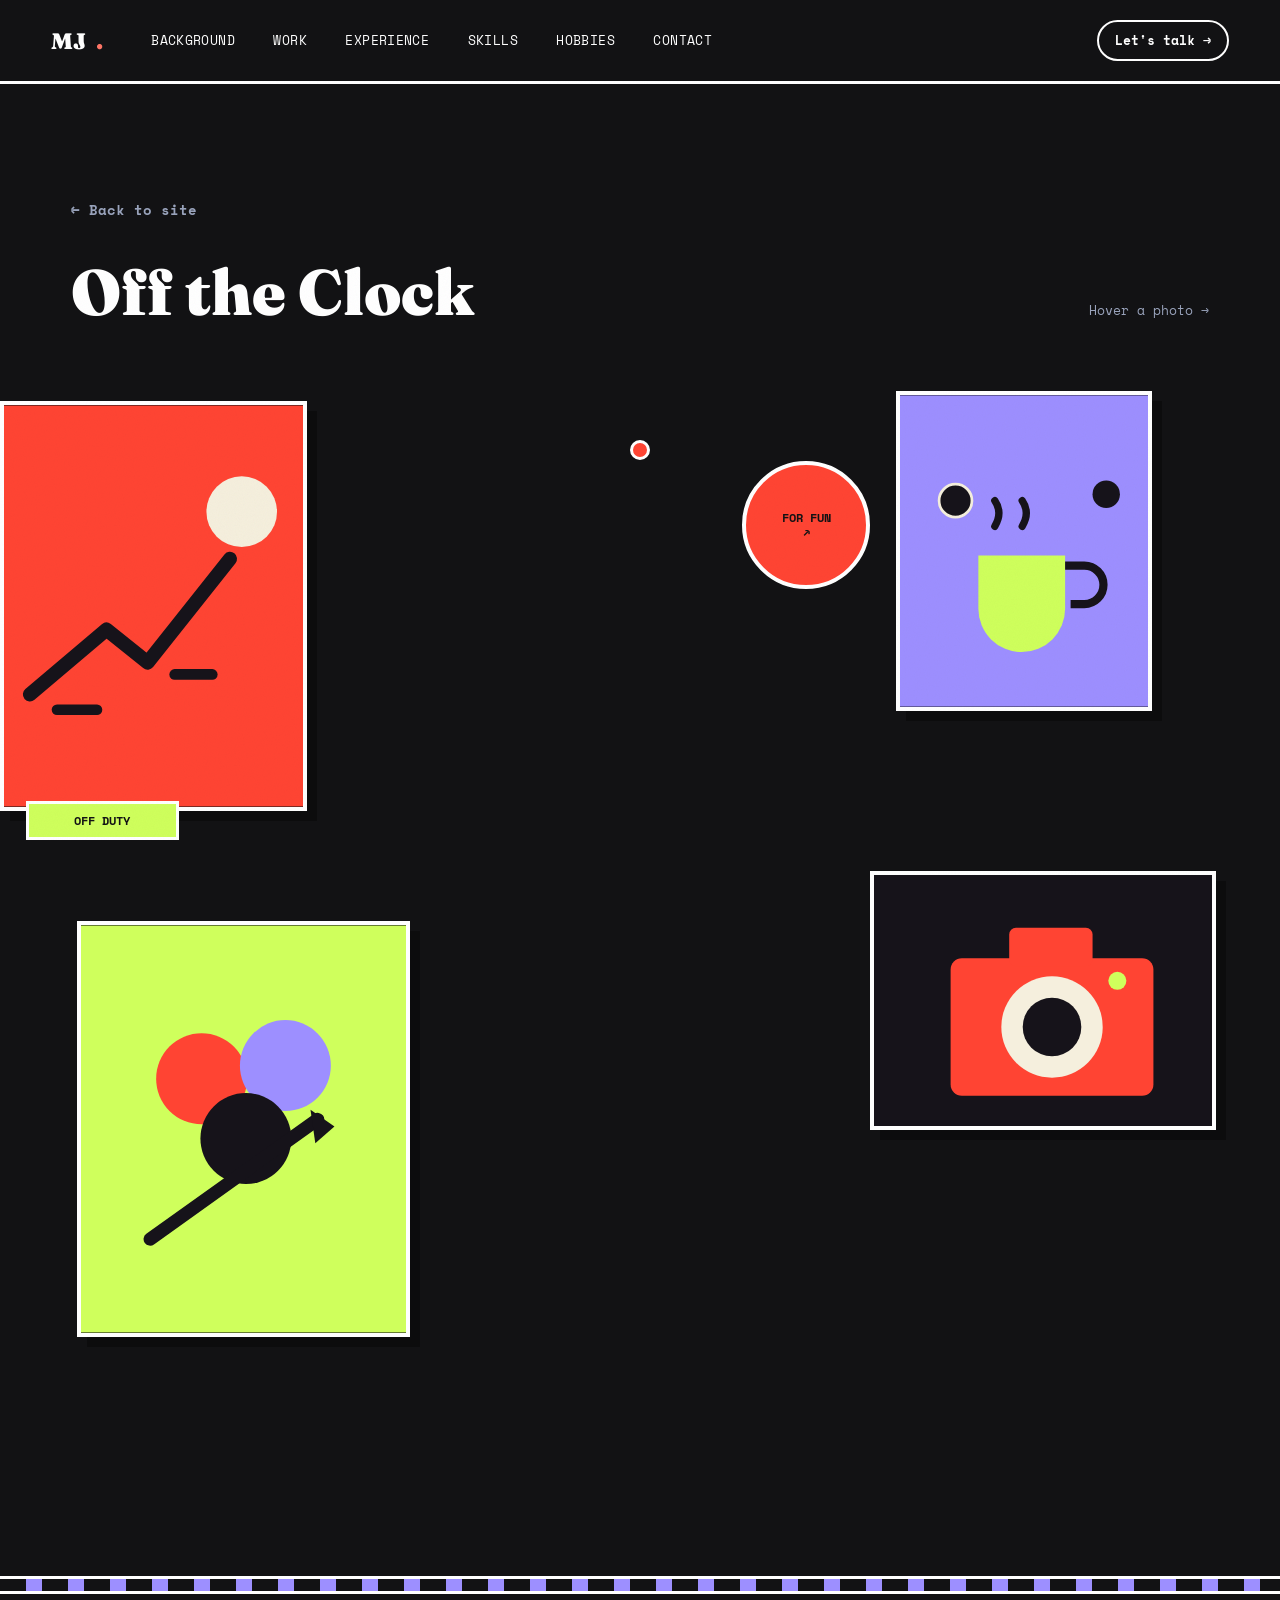
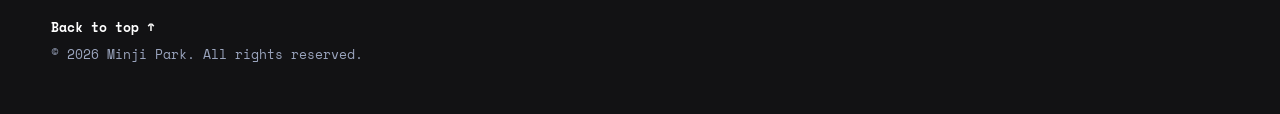
==== commit fbb12e94: "Remove scattered background shapes and full-bleed section color blocks Two remaining "childlike" for" ====
--- a/hobbies.html
+++ b/hobbies.html
@@ -15,18 +15,6 @@
 </head>
 
 <body>
-
-  <!-- ambient floating shapes -->
-  <div class="bg-field" id="bgField" aria-hidden="true">
-    <span class="bg-shape bg-shape--tri bg-shape--coral" data-depth="0.4" style="--x:6%; --y:16%;"></span>
-    <span class="bg-shape bg-shape--circle bg-shape--lime" data-depth="0.22" style="--x:90%; --y:10%;"></span>
-    <span class="bg-shape bg-shape--dash bg-shape--violet" data-depth="0.5" style="--x:14%; --y:66%;"></span>
-    <span class="bg-shape bg-shape--plus bg-shape--coral" data-depth="0.3" style="--x:93%; --y:60%;"></span>
-    <span class="bg-shape bg-shape--circle bg-shape--violet" data-depth="0.16" style="--x:48%; --y:88%;"></span>
-    <span class="bg-shape bg-shape--tri bg-shape--lime" data-depth="0.35" style="--x:72%; --y:36%;"></span>
-    <span class="bg-shape bg-shape--dash bg-shape--coral" data-depth="0.2" style="--x:34%; --y:6%;"></span>
-    <span class="bg-shape bg-shape--plus bg-shape--violet" data-depth="0.28" style="--x:4%; --y:92%;"></span>
-  </div>
 
   <!-- grain overlay -->
   <div class="grain" aria-hidden="true"></div>
@@ -70,7 +58,6 @@
     <a href="index.html" class="project-detail__back">← Back to site</a>
 
     <div class="section-head">
-      <span class="section-head__num">05</span>
       <h2 class="section-head__title">Off the&nbsp;Clock</h2>
       <p class="section-head__note">Hover a photo →</p>
     </div>
--- a/style.css
+++ b/style.css
@@ -10,12 +10,24 @@
   --violet: #9D8FFF;
   --muted: #9AA4BD;
 
+  /* deep counterpart of coral — used for the mobile nav
+     drawer's panel so it reads as a dark surface rather
+     than a bright poster color, matching the rest of the
+     site's near-black canvas. */
+  --coral-deep: #5C2318;
+
   --font-display: "Fraunces", serif;
   --font-body: "Space Grotesk", sans-serif;
   --font-mono: "Space Mono", monospace;
 
+  /* smooth, no-overshoot easing for hover/entrance motion —
+     replaces an earlier springy overshoot curve that read as
+     more playful than intended. */
+  --ease: cubic-bezier(.16,1,.3,1);
+
   --edge: 6px;
   --max: 1240px;
+  --nav-h: 84px; /* fallback; script.js measures the real height on load/resize */
 }
 
 *{ box-sizing:border-box; }
@@ -33,7 +45,7 @@
 }
 ::view-transition-group(*){
   animation-duration:.5s;
-  animation-timing-function:cubic-bezier(.34,1.56,.64,1);
+  animation-timing-function:var(--ease);
 }
 @media (prefers-reduced-motion:reduce){
   ::view-transition-group(*){ animation-duration:.001s; }
@@ -55,70 +67,6 @@
 
 ::selection{ background:var(--ink); color:var(--cream); }
 
-/* ============================================
-   AMBIENT BACKGROUND FIELD
-   fixed layer of drifting shapes behind every
-   section (nav sits above it — it's opaque).
-   ============================================ */
-.bg-field{
-  position:fixed; inset:0; z-index:0;
-  overflow:hidden; pointer-events:none;
-}
-.bg-shape{
-  position:absolute; left:var(--x); top:var(--y);
-  opacity:0.16;
-  will-change:transform;
-  animation:bgFloat 10s ease-in-out infinite;
-}
-.bg-shape--coral{ background:var(--coral); color:var(--coral); }
-.bg-shape--lime{ background:var(--lime); color:var(--lime); }
-.bg-shape--violet{ background:var(--violet); color:var(--violet); }
-
-.bg-shape--circle{ width:64px; height:64px; border-radius:50%; }
-
-.bg-shape--tri{
-  width:0; height:0; background:none !important;
-  border-left:34px solid transparent;
-  border-right:34px solid transparent;
-  border-bottom:58px solid currentColor;
-}
-
-.bg-shape--dash{ width:84px; height:6px; border-radius:3px; }
-
-.bg-shape--plus{ width:48px; height:48px; background:none !important; }
-.bg-shape--plus::before,
-.bg-shape--plus::after{
-  content:""; position:absolute; top:50%; left:50%;
-  background:currentColor; transform:translate(-50%,-50%);
-}
-.bg-shape--plus::before{ width:100%; height:7px; }
-.bg-shape--plus::after{ width:7px; height:100%; }
-
-.bg-shape:nth-of-type(2){ animation-duration:12s; animation-delay:-2s; }
-.bg-shape:nth-of-type(3){ animation-duration:8s; animation-delay:-5s; }
-.bg-shape:nth-of-type(4){ animation-duration:13s; animation-delay:-1s; }
-.bg-shape:nth-of-type(5){ animation-duration:9s; animation-delay:-6s; }
-.bg-shape:nth-of-type(6){ animation-duration:11s; animation-delay:-3s; }
-.bg-shape:nth-of-type(7){ animation-duration:14s; animation-delay:-7s; }
-.bg-shape:nth-of-type(8){ animation-duration:9.5s; animation-delay:-4s; }
-
-@keyframes bgFloat{
-  0%,100%{ transform:translate(var(--mx,0px), var(--my,0px)) rotate(0deg); }
-  50%{ transform:translate(var(--mx,0px), calc(var(--my,0px) - 22px)) rotate(8deg); }
-}
-
-@media (max-width:640px){
-  .bg-shape{ opacity:0.1; }
-  .bg-shape--circle{ width:44px; height:44px; }
-  .bg-shape--tri{ border-left-width:22px; border-right-width:22px; border-bottom-width:38px; }
-  .bg-shape--dash{ width:56px; height:5px; }
-  .bg-shape--plus{ width:34px; height:34px; }
-}
-
-@media (prefers-reduced-motion:reduce){
-  .bg-shape{ animation:none; }
-}
-
 /* grain texture overlay */
 .grain{
   position:fixed; inset:0; z-index:999; pointer-events:none;
@@ -154,7 +102,7 @@
   padding:9px 16px; border:2px solid var(--ink); border-radius:100px;
   transition:transform .15s, background .15s, color .15s;
 }
-.nav__cta:hover{ background:var(--ink); color:var(--cream); transform:rotate(-2deg); }
+.nav__cta:hover{ background:var(--ink); color:var(--cream); }
 
 @media (max-width:760px){
   .nav__left{ gap:16px; }
@@ -179,7 +127,7 @@
 .mobile-drawer{
   position:fixed; top:0; left:0; bottom:0; z-index:300;
   width:min(78vw, 340px);
-  background:var(--coral);
+  background:var(--coral-deep);
   border-right:5px solid var(--ink);
   padding:28px 28px;
   display:flex; flex-direction:column; gap:40px;
@@ -191,20 +139,20 @@
 .mobile-drawer__close{
   align-self:flex-end;
   font-family:var(--font-mono); font-size:1rem; font-weight:700;
-  background:none; border:2px solid var(--cream); color:var(--cream);
+  background:none; border:2px solid var(--ink); color:var(--ink);
   width:36px; height:36px; border-radius:50%; cursor:pointer;
 }
 
 .mobile-drawer__links{ display:flex; flex-direction:column; gap:26px; margin-top:20px; }
 .mobile-drawer__links a{
   font-family:var(--font-display); font-weight:900; font-style:italic;
-  font-size:1.8rem; color:var(--cream);
+  font-size:1.8rem; color:var(--ink);
   display:flex; align-items:baseline; gap:12px;
 }
 .mobile-drawer__cta{
   margin-top:auto;
   font-family:var(--font-mono); font-weight:700; font-size:0.85rem;
-  padding:12px 22px; background:var(--cream); color:var(--ink);
+  padding:12px 22px; background:var(--ink); color:var(--cream);
   border-radius:100px; text-align:center;
 }
 
@@ -214,9 +162,15 @@
 
 /* ============================================
    HERO
+   full-bleed (max-width:none overrides the generic
+   section rule) so the big type below actually spans
+   the window instead of sitting in a centered 1240px
+   column. Wrapped by .hero-flip below for the scroll
+   transition into Background.
    ============================================ */
 .hero{
   position:relative;
+  max-width:none;
   padding:clamp(20px,4vw,56px);
   overflow:hidden;
   min-height:100vh;
@@ -224,10 +178,13 @@
   display:flex;
   flex-direction:column;
   justify-content:center;
+  align-items:center;
+  background:var(--cream);
 }
 
 .hero__intro{
   position:relative; z-index:2;
+  text-align:center;
 }
 
 .hero__scroll-cue{
@@ -241,21 +198,6 @@
   50%{ transform:translateY(8px); opacity:1; }
 }
 
-.hero__collage{
-  position:absolute; inset:0; z-index:0;
-  pointer-events:none;
-}
-.parallax-item{
-  position:absolute;
-  left:var(--x); top:var(--y);
-  transform:rotate(var(--r));
-  will-change:transform;
-}
-.hero__collage img.parallax-item{
-  width:clamp(90px,11vw,150px);
-  border:5px solid var(--ink);
-  box-shadow:8px 8px 0 var(--ink);
-}
 .sticker{
   font-family:var(--font-mono); font-weight:700; font-size:0.75rem;
   text-transform:uppercase; text-align:center;
@@ -270,7 +212,6 @@
   background:var(--coral); color:var(--cream);
   border:4px solid var(--ink); line-height:1.3;
 }
-
 
 .hero__eyebrow{
   position:relative; z-index:1;
@@ -282,19 +223,19 @@
   position:relative; z-index:1;
   font-family:var(--font-display);
   font-weight:900; font-style:italic;
-  font-size:clamp(3.2rem, 11vw, 8rem);
-  line-height:0.92; letter-spacing:-0.01em;
-  margin-bottom:26px;
+  font-size:clamp(3.6rem, 13vw, 11rem);
+  line-height:0.9; letter-spacing:-0.01em;
+  margin-bottom:clamp(28px, 5vw, 56px);
 }
 .hero__tagline{
   position:relative; z-index:1;
-  font-size:clamp(1.1rem,2.4vw,1.6rem);
-  line-height:1.35; max-width:640px;
-  margin-bottom:48px;
+  font-size:clamp(1.3rem,2.8vw,2rem);
+  line-height:1.65; max-width:840px;
+  margin:0 auto 48px;
 }
 .hero__tagline em{
   font-style:normal; background:var(--lime); color:var(--cream);
-  padding:0 6px; box-decoration-break:clone;
+  padding:3px 6px; box-decoration-break:clone;
 }
 
 /* ============================================
@@ -333,28 +274,51 @@
 @keyframes marqueeLine{ from{ transform:translateX(0); } to{ transform:translateX(-42px); } }
 
 @media (prefers-reduced-motion:reduce){
-  .parallax-item{ transform:rotate(var(--r)) !important; }
   .marquee-line::before{ animation:none; }
 }
 
-/* On narrow screens the absolutely-positioned collage overlaps
-   the text column, so it collapses into a static horizontal strip
-   above the copy instead. */
 @media (max-width:760px){
   .hero{ padding-top:40px; overflow:visible; }
-  .hero__collage{
-    position:static; display:flex; align-items:flex-start; gap:14px;
-    overflow-x:auto; padding:4px 4px 24px; margin:0 -4px 28px;
-  }
-  .parallax-item{ position:static !important; transform:rotate(var(--r)) !important; flex:none; }
-  .hero__collage img.parallax-item{ width:96px; }
-  .sticker--tape{ align-self:center; }
-  .sticker--circle{ width:90px; height:90px; font-size:0.68rem; flex:none; }
   .hero .marquee-line{
     position:relative; left:auto;
     width:100vw; margin-left:calc(50% - 50vw);
     margin-top:40px;
   }
+}
+
+/* ============================================
+   HERO PARALLAX — a taller wrapper that keeps .hero
+   pinned (position:sticky) while its own extra height
+   scrolls past, so script.js (initHeroParallax) can
+   drift/scale/fade .hero's content out at a different
+   rate than the actual scroll — the classic parallax
+   depth cue (marsrejects.com, thetinypod.com: content
+   pinned in place while the scene transforms around
+   it) — instead of a plain scroll cut into Background.
+   Desktop only (see the max-width:760px override
+   below) — a pinned scroll effect is more likely to
+   feel janky than smooth on small screens, and costs
+   precious scroll distance there.
+   ============================================ */
+.hero-flip{
+  position:relative;
+  height:160vh;
+  /* slide up under the sticky nav so .hero's own
+     min-height:100svh box actually starts at the true
+     top of the viewport — otherwise the nav's reserved
+     flow height pushes .hero (and its centered content)
+     down, off true screen-center by half the nav's
+     height. */
+  margin-top:calc(-1 * var(--nav-h));
+}
+.hero{
+  will-change:transform, opacity;
+}
+@media (min-width:761px){
+  .hero{ position:sticky; top:0; }
+}
+@media (max-width:760px), (prefers-reduced-motion:reduce){
+  .hero-flip{ height:auto; }
 }
 
 /* ============================================
@@ -367,15 +331,6 @@
   align-items:center;
   gap:40px;
 }
-.background__row{
-  display:flex; gap:36px; align-items:flex-start;
-}
-.background__avatar{
-  flex:none; width:140px; height:140px; border-radius:50%;
-  overflow:hidden; border:4px solid var(--ink);
-  box-shadow:6px 6px 0 #1A1410;
-}
-.background__avatar img{ width:100%; height:100%; object-fit:cover; }
 .background__bio{ font-size:1.05rem; line-height:1.7; padding-top:6px; }
 
 .background__minji{
@@ -385,12 +340,12 @@
   transform-origin:center;
   will-change:transform, opacity;
   opacity:0;
-  transform:translateY(30px) rotate(-10deg) scale(0.88);
-  transition:transform .6s cubic-bezier(.34,1.56,.64,1), opacity .3s ease;
+  transform:translateY(30px) rotate(-3deg) scale(0.88);
+  transition:transform .6s var(--ease), opacity .3s ease;
 }
 .background__minji.is-visible{
   opacity:1;
-  transform:translateY(0) rotate(-4deg) scale(1);
+  transform:translateY(0) rotate(-1.5deg) scale(1);
 }
 .background__minji-img{
   width:100%; display:block;
@@ -403,8 +358,8 @@
   border:1px solid rgba(0,0,0,0.15);
   box-shadow:0 2px 4px rgba(0,0,0,0.25);
 }
-.background__minji-tape--l{ top:-8px; left:8%; transform:rotate(-10deg); }
-.background__minji-tape--r{ top:-12px; right:12%; transform:rotate(8deg); }
+.background__minji-tape--l{ top:-8px; left:8%; transform:rotate(-4deg); }
+.background__minji-tape--r{ top:-12px; right:12%; transform:rotate(3deg); }
 
 @media (max-width:900px){
   .background__content{
@@ -414,85 +369,23 @@
   }
 }
 
-@media (max-width:640px){
-  .background__row{ flex-direction:column; gap:20px; }
-}
-
 @media (prefers-reduced-motion:reduce){
   .background__minji{ transition:opacity .3s ease; }
 }
 
 /* ============================================
-   SECTION COLOR BLOCKS
-   each section gets its own full-bleed color via
-   a breakout pseudo-element (the classic
-   left:50%/margin-left:-50vw full-bleed trick)
-   sized to the section's own height — NOT a
-   box-shadow-on-overflow:hidden trick, since
-   overflow:hidden on the same element that casts
-   the shadow clips the shadow to nothing (it
-   paints outside the border box).
-   z-index:0 forces each section to own a local
-   stacking context, so the negative-z fill stays
-   scoped behind that section's content instead of
-   comparing against the page's other layers.
+   SECTION DIVIDERS
+   one continuous background (the same var(--cream)
+   as the hero) runs the whole page instead of each
+   section carrying its own full-bleed color block —
+   a thin rule marks where one section ends and the
+   next begins, and color stays reserved for small
+   marks (tags, links, icons, the accent rail in
+   Experience) rather than whole-viewport fills.
    ============================================ */
 .background, .work, .experience, .skills, .contact{
-  position:relative;
-  z-index:0;
-  border-top:4px solid var(--ink);
-}
-.background::before, .work::before, .experience::before,
-.skills::before, .contact::before{
-  content:"";
-  position:absolute;
-  top:0; bottom:0; left:50%; right:50%;
-  width:100vw; margin-left:-50vw;
-  background:var(--section-bg);
-  z-index:-1;
-}
-/* section colors now reuse the site's own accent
-   tokens directly (the same coral/lime/violet
-   already seen on the hero sticker and the Design
-   skill card), rather than invented poster tones. */
-.background{ --section-bg:var(--coral); }
-.work{ --section-bg:var(--lime); }
-.experience{ --section-bg:#F4F0E6; }
-.skills{ --section-bg:var(--violet); }
-.contact{ --section-bg:#000000; }
-
-/* Background (coral), Work (lime) and Skills (violet) are
-   all bright enough to need dark ink text/borders instead
-   of the site's usual white-on-dark, same pattern as
-   Experience's white block below. */
-.background{ color:#1A1410; }
-.background .section-head__num{ color:#1A1410; }
-.background .section-head__note{ color:#5A4A42; }
-.background__avatar{ box-shadow:6px 6px 0 #1A1410; }
-
-.work{ color:#1A1410; border-top-color:#1A1410; }
-.work .section-head__num{ color:#1A1410; }
-.work .section-head__note{ color:#5A5A2A; }
-.work__list{ border-top-color:#1A1410; }
-.work__row{ border-bottom-color:#1A1410; }
-.work__desc{ color:#4A4A38; }
-
-.skills{ color:#1A1410; }
-.skills .section-head__num{ color:#1A1410; }
-
-/* Experience sits on the palette's "white" block, so it
-   flips to dark ink text/borders instead of the site's
-   usual white-on-dark — same pattern as Contact used to
-   need back when it was the coral block. */
-.experience{
-  color:#1A1410;
-  border-top-color:#1A1410;
-}
-.experience .section-head__num{ color:#A5261A; }
-.experience__dates{ color:#4B1F73; }
-.experience__body h3 span{ color:#6B6B6B; }
-.experience__item, .experience__item:last-child{ border-color:#1A1410; }
-.experience__body li::before{ color:#A5261A; }
+  border-top:3px solid var(--ink);
+}
 
 /* ============================================
    SHARED SECTION HEAD
@@ -502,10 +395,6 @@
 .section-head{
   display:flex; align-items:baseline; gap:18px; flex-wrap:wrap;
   margin-bottom:clamp(40px,6vw,70px);
-}
-.section-head__num{
-  font-family:var(--font-mono); font-weight:700; color:var(--coral-text);
-  font-size:1.1rem;
 }
 .section-head__title{
   font-family:var(--font-display); font-weight:900;
@@ -525,16 +414,38 @@
    class added once on load (see script.js). */
 .word-reveal{
   display:inline-block;
-  opacity:0; transform:translateY(24px);
-  transition:opacity .5s ease, transform .6s cubic-bezier(.22,1,.36,1);
-  transition-delay:calc(var(--i,0) * 70ms);
+  opacity:0; transform:translateY(36px) scale(0.6);
+  transition:opacity .5s ease, transform .7s var(--ease);
+  transition-delay:calc(var(--i,0) * 90ms);
 }
 .reveal.is-visible .word-reveal,
 .hero__name.is-visible .word-reveal{
-  opacity:1; transform:translateY(0);
+  opacity:1; transform:translateY(0) scale(1);
 }
 @media (prefers-reduced-motion:reduce){
   .word-reveal{ transition:none; opacity:1; transform:none; }
+}
+
+/* ============================================
+   POP-IN — a reusable scroll-triggered entrance for
+   repeated items (work rows, experience entries,
+   skill cards, contact lines): scales up from small
+   with the same bounce as .word-reveal above, staggered
+   per item via --i (script.js initPopIn). One-shot,
+   like the section .reveal it rides alongside.
+   ============================================ */
+.pop-in{
+  opacity:0;
+  transform:translateY(28px) scale(0.85);
+  transition:opacity .5s ease, transform .6s var(--ease);
+  transition-delay:calc(var(--i,0) * 90ms);
+}
+.pop-in.is-visible{
+  opacity:1;
+  transform:translateY(0) scale(1);
+}
+@media (prefers-reduced-motion:reduce){
+  .pop-in{ transition:none; opacity:1; transform:none; }
 }
 
 /* ============================================
@@ -576,6 +487,35 @@
 .work__links a:hover{ border-color:currentColor; }
 
 /* ============================================
+   WORK HOVER PREVIEW — a floating polaroid-style
+   thumbnail that trails the cursor while hovering a
+   .work__row (script.js initWorkPreview), making good
+   on the section note's "Hover a row to preview →".
+   Sits below the custom cursor's z-index so the ring
+   still reads on top of it. Desktop, fine-pointer,
+   motion-OK only — see the JS gate and the media
+   queries below.
+   ============================================ */
+.work-preview{
+  position:fixed; top:0; left:0; z-index:450;
+  width:200px; aspect-ratio:4/3;
+  border:4px solid var(--ink);
+  box-shadow:10px 10px 0 rgba(0,0,0,0.4);
+  overflow:hidden;
+  background:var(--cream);
+  opacity:0;
+  pointer-events:none;
+  transition:opacity .18s ease;
+  will-change:transform, opacity;
+}
+.work-preview.is-visible{ opacity:1; }
+.work-preview img{ width:100%; height:100%; object-fit:cover; display:block; }
+
+@media (hover:none), (pointer:coarse), (max-width:760px){
+  .work-preview{ display:none; }
+}
+
+/* ============================================
    CUSTOM CURSOR — a small brand-colored ring that
    trails the pointer across the whole site (script.js
    initCustomCursor, appended once to <body> so every
@@ -594,8 +534,8 @@
   background:var(--coral);
   pointer-events:none;
   opacity:0;
-  transition:width .2s cubic-bezier(.34,1.56,.64,1), height .2s cubic-bezier(.34,1.56,.64,1),
-             margin .2s cubic-bezier(.34,1.56,.64,1), background .2s ease, opacity .15s ease;
+  transition:width .2s var(--ease), height .2s var(--ease),
+             margin .2s var(--ease), background .2s ease, opacity .15s ease;
 }
 html.has-custom-cursor, html.has-custom-cursor *{ cursor:none !important; }
 html.has-custom-cursor .custom-cursor{ opacity:1; }
@@ -617,14 +557,41 @@
    ============================================ */
 .experience__list{ display:flex; flex-direction:column; }
 .experience__item{
+  position:relative;
   display:grid; grid-template-columns:180px 1fr; gap:24px;
-  padding:34px 0; border-top:3px solid var(--ink);
+  padding:34px 0 34px 28px; border-top:3px solid var(--ink);
+  transition:transform .25s var(--ease);
 }
 .experience__item:last-child{ border-bottom:3px solid var(--ink); }
+.experience__item--coral{ --accent:var(--coral); }
+.experience__item--lime{ --accent:var(--lime); }
+.experience__item--violet{ --accent:var(--violet); }
+
+/* accent rail — a colored bar that grows in from the
+   top on hover, same "flag" gesture as the skills
+   cards' hard-shadow lift, scaled down for a full-width
+   row instead of a standalone card. */
+.experience__item::before{
+  content:"";
+  position:absolute; left:0; top:0; bottom:0;
+  width:5px; background:var(--accent, var(--coral));
+  transform:scaleY(0); transform-origin:top;
+  transition:transform .3s var(--ease);
+}
+.experience__item:hover{ transform:translateX(4px); }
+.experience__item:hover::before{ transform:scaleY(1); }
+
 .experience__dates{
-  font-family:var(--font-mono); font-weight:700; font-size:0.9rem;
-  color:var(--violet);
-}
+  font-family:var(--font-mono); font-weight:700; font-size:0.8rem;
+  text-transform:uppercase; letter-spacing:0.02em;
+  color:var(--accent, var(--violet));
+  border:1.5px solid var(--accent, var(--violet));
+  border-radius:100px;
+  padding:6px 14px;
+  display:inline-flex; width:fit-content;
+  white-space:nowrap;
+}
+
 .experience__body h3{
   font-family:var(--font-display); font-weight:700; font-size:1.5rem;
   margin-bottom:14px;
@@ -638,12 +605,12 @@
   font-size:0.95rem; line-height:1.55; padding-left:20px; position:relative;
 }
 .experience__body li::before{
-  content:"→"; position:absolute; left:0; color:var(--coral-text); font-weight:700;
+  content:"→"; position:absolute; left:0; color:var(--accent, var(--coral-text)); font-weight:700;
 }
 .experience__tags{ display:flex; gap:8px; flex-wrap:wrap; }
 .experience__tags span{
   font-family:var(--font-mono); font-size:0.7rem; text-transform:uppercase;
-  background:var(--lime); color:var(--cream); border:1.5px solid var(--ink); border-radius:100px;
+  border:1.5px solid currentColor; border-radius:100px;
   padding:3px 10px;
 }
 
@@ -654,24 +621,43 @@
 /* ============================================
    SKILLS
    ============================================ */
+/* aligned grid, evenly sized cards — a level, orderly
+   row reads more like a credentials shelf than a tossed
+   stack, while the hover lift + hard shadow still gives
+   each card some tactility. */
 .skills__grid{
-  display:grid; grid-template-columns:repeat(auto-fit, minmax(260px,1fr));
-  gap:20px;
+  display:grid;
+  grid-template-columns:repeat(auto-fit, minmax(230px, 1fr));
+  gap:24px;
+  padding-top:10px;
 }
 .skills__cat{
-  border:3px solid var(--ink); padding:26px; border-radius:2px;
-  transition:transform .2s;
-}
-.skills__cat:hover{ transform:translate(-4px,-4px); box-shadow:8px 8px 0 var(--ink); }
+  position:relative; z-index:1;
+  /* dark card face for every category (was a full
+     color fill per card) — the category color now
+     lives only in the icon + hard shadow below, via
+     --accent, so it reads as an accent rather than
+     the whole card, and no longer disappears against
+     a same-colored section background. */
+  background:var(--cream); color:var(--ink);
+  border:4px solid var(--ink); border-radius:2px;
+  padding:26px;
+  box-shadow:8px 8px 0 var(--accent, var(--coral));
+  transition:transform .25s var(--ease), box-shadow .25s var(--ease);
+}
+.skills__cat:hover{
+  z-index:5;
+  transform:translate(-6px,-6px);
+  box-shadow:16px 16px 0 var(--accent, var(--coral));
+}
 .skills__cat h3{
   font-family:var(--font-display); font-weight:700; font-style:italic;
   font-size:1.3rem; margin-bottom:16px;
 }
-.skills__cat--coral{ background:var(--coral); color:var(--cream); }
-.skills__cat--coral:hover{ box-shadow:8px 8px 0 var(--ink); }
-.skills__cat--lime{ background:var(--lime); color:var(--cream); }
-.skills__cat--violet{ background:var(--violet); color:var(--cream); }
-.skills__cat--ink{ background:var(--ink); color:var(--cream); }
+.skills__cat--coral{ --accent:var(--coral); }
+.skills__cat--lime{ --accent:var(--lime); }
+.skills__cat--violet{ --accent:var(--violet); }
+.skills__cat--ink{ --accent:var(--muted); }
 
 .skills__tags{ display:flex; flex-wrap:wrap; gap:8px; }
 .skills__tags span{
@@ -679,11 +665,13 @@
   border:1.5px solid currentColor; border-radius:100px; padding:5px 12px;
 }
 
-/* cutout-sticker icons — same paper-cutout
-   language as the hero collage (solid shape,
-   thick ink border/shadow) rather than icon-font
-   glyphs, so the category badges read as part of
-   the same scrapbook rather than a different kit. */
+/* cutout-sticker icons — same paper-cutout language as
+   the hero collage (solid shape, thick ink border, hard
+   shadow) rather than icon-font glyphs, so the category
+   badges read as part of the same scrapbook rather than
+   a different kit. Solid-filled in --accent now (was a
+   plain cream cutout) so each icon carries its card's
+   color instead of the card's whole background doing it. */
 .skills__icon{
   display:block; margin-bottom:18px;
 }
@@ -691,19 +679,23 @@
 .skills__icon--diamond,
 .skills__icon--rounded{
   width:42px; height:42px;
-  background:var(--cream);
+  background:var(--accent, var(--coral));
   border:3px solid var(--ink);
   box-shadow:5px 5px 0 var(--ink);
 }
 .skills__icon--circle{ border-radius:50%; }
 .skills__icon--diamond{ transform:rotate(45deg); }
-.skills__icon--rounded{ border-radius:30%; transform:rotate(-6deg); }
+.skills__icon--rounded{ border-radius:30%; }
 .skills__icon--tri{
   width:0; height:0;
   border-left:20px solid transparent;
   border-right:20px solid transparent;
-  border-bottom:36px solid var(--cream);
+  border-bottom:36px solid var(--accent, var(--coral));
   filter:drop-shadow(5px 5px 0 var(--ink));
+}
+
+@media (max-width:760px){
+  .skills__grid{ grid-template-columns:1fr; }
 }
 
 /* ============================================
@@ -741,7 +733,7 @@
   padding:12px 22px; background:var(--ink); color:var(--cream);
   border-radius:100px; transition:transform .15s;
 }
-.contact__resume:hover{ transform:rotate(-2deg) scale(1.03); background:var(--coral); }
+.contact__resume:hover{ transform:scale(1.03); background:var(--coral); }
 
 /* ============================================
    FOOTER
@@ -857,14 +849,14 @@
   font:inherit; color:inherit; text-align:left; cursor:pointer;
   border:4px solid var(--ink);
   box-shadow:10px 10px 0 rgba(0,0,0,0.35);
-  transition:transform .25s cubic-bezier(.34,1.56,.64,1), box-shadow .25s cubic-bezier(.34,1.56,.64,1);
+  transition:transform .25s var(--ease), box-shadow .25s var(--ease);
 }
 .hobby-card__btn__frame{
   display:block; width:100%; height:100%; overflow:hidden;
 }
 .hobby-card__btn img{
   display:block; width:100%; height:100%; object-fit:cover;
-  transition:transform .35s cubic-bezier(.34,1.56,.64,1), filter .35s ease;
+  transition:transform .35s var(--ease), filter .35s ease;
 }
 .hobby-card__label{
   position:absolute; left:10px; bottom:10px; z-index:1;
@@ -968,7 +960,7 @@
   opacity:0;
   pointer-events:auto;
   transform:scale(0.92);
-  transition:transform .3s cubic-bezier(.34,1.56,.64,1), opacity .2s ease, top .18s ease, left .18s ease;
+  transition:transform .3s var(--ease), opacity .2s ease, top .18s ease, left .18s ease;
 }
 .lightbox.is-open .lightbox__panel{
   opacity:1;
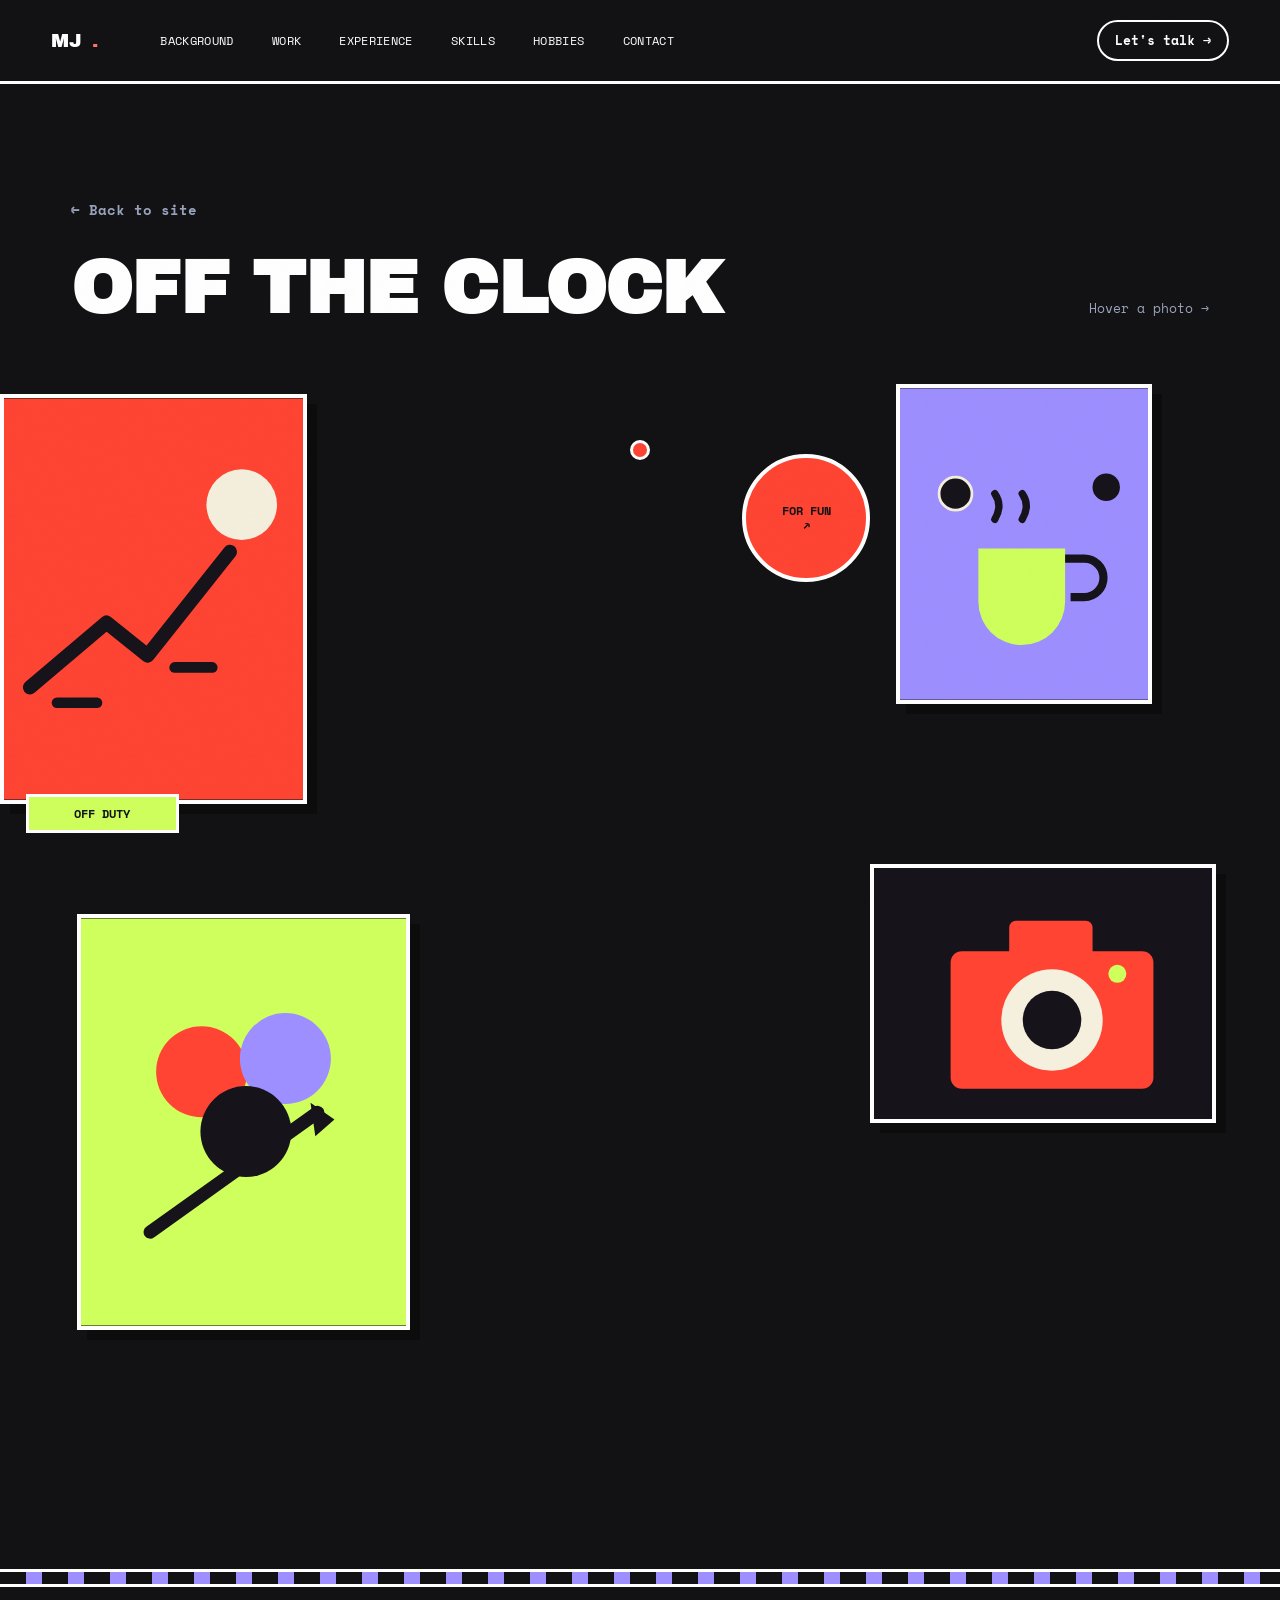
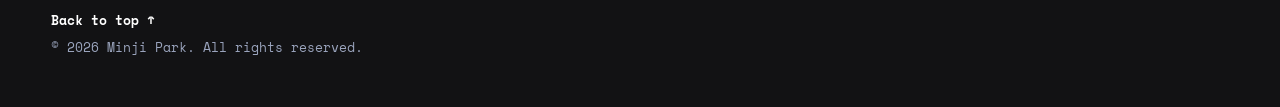
==== commit 26b9f4a1: "Redesign toward bold editorial reference style Full-bleed alternating dark/cream section bands, a he" ====
--- a/hobbies.html
+++ b/hobbies.html
@@ -9,7 +9,7 @@
   <link rel="preconnect" href="https://fonts.googleapis.com">
   <link rel="preconnect" href="https://fonts.gstatic.com" crossorigin>
   <link
-    href="https://fonts.googleapis.com/css2?family=Fraunces:ital,opsz,wght@0,9..144,300;0,9..144,600;0,9..144,900;1,9..144,600;1,9..144,900&family=Space+Grotesk:wght@400;500;700&family=Space+Mono:wght@400;700&display=swap"
+    href="https://fonts.googleapis.com/css2?family=Archivo+Black&family=Fraunces:ital,opsz,wght@0,9..144,300;0,9..144,600;0,9..144,900;1,9..144,600;1,9..144,900&family=Space+Grotesk:wght@400;500;700&family=Space+Mono:wght@400;700&display=swap"
     rel="stylesheet">
   <link rel="stylesheet" href="style.css">
 </head>
--- a/style.css
+++ b/style.css
@@ -17,6 +17,7 @@
   --coral-deep: #5C2318;
 
   --font-display: "Fraunces", serif;
+  --font-shout: "Archivo Black", sans-serif;
   --font-body: "Space Grotesk", sans-serif;
   --font-mono: "Space Mono", monospace;
 
@@ -86,17 +87,18 @@
 }
 .nav__left{ display:flex; align-items:center; gap:clamp(20px,4vw,48px); }
 .nav__mark{
-  font-family:var(--font-display); font-weight:900; font-size:1.4rem;
+  font-family:var(--font-shout); font-size:1.2rem;
   display:flex; align-items:center; gap:10px;
 }
 .nav__mark .dot{ color:var(--coral-text); }
-.nav__links{ display:flex; gap:clamp(16px,3vw,40px); }
+.nav__links{ display:flex; gap:clamp(6px,1vw,10px); }
 .nav__links a{
-  font-family:var(--font-mono); font-size:0.8rem; text-transform:uppercase;
+  font-family:var(--font-mono); font-size:0.75rem; text-transform:uppercase;
   letter-spacing:0.03em; display:flex; align-items:center; gap:6px;
-  transition:color .15s;
-}
-.nav__links a:hover{ color:var(--violet); }
+  padding:7px 14px; border-radius:100px;
+  transition:color .15s, background .15s;
+}
+.nav__links a:hover{ background:var(--ink); color:var(--cream); }
 .nav__cta{
   font-family:var(--font-mono); font-size:0.8rem; font-weight:700;
   padding:9px 16px; border:2px solid var(--ink); border-radius:100px;
@@ -145,8 +147,9 @@
 
 .mobile-drawer__links{ display:flex; flex-direction:column; gap:26px; margin-top:20px; }
 .mobile-drawer__links a{
-  font-family:var(--font-display); font-weight:900; font-style:italic;
-  font-size:1.8rem; color:var(--ink);
+  font-family:var(--font-shout);
+  text-transform:uppercase;
+  font-size:1.5rem; color:var(--ink);
   display:flex; align-items:baseline; gap:12px;
 }
 .mobile-drawer__cta{
@@ -187,6 +190,22 @@
   text-align:center;
 }
 
+/* faint oversized wordmark sitting behind the hero
+   content — the layered-scale depth cue from the Wix
+   template's parallax cards / Love & Money's giant
+   logo, done as a static outline instead of a second
+   scroll rig. */
+.hero__watermark{
+  position:absolute; top:50%; left:50%; z-index:1;
+  transform:translate(-50%,-52%);
+  font-family:var(--font-shout);
+  font-size:clamp(7rem,40vw,34rem);
+  line-height:1; white-space:nowrap;
+  color:transparent;
+  -webkit-text-stroke:1.5px rgba(255,255,255,0.07);
+  pointer-events:none; user-select:none;
+}
+
 .hero__scroll-cue{
   font-family:var(--font-mono); font-size:0.8rem; text-transform:uppercase;
   letter-spacing:0.08em; color:var(--muted);
@@ -221,10 +240,10 @@
 }
 .hero__name{
   position:relative; z-index:1;
-  font-family:var(--font-display);
-  font-weight:900; font-style:italic;
-  font-size:clamp(3.6rem, 13vw, 11rem);
-  line-height:0.9; letter-spacing:-0.01em;
+  font-family:var(--font-shout);
+  text-transform:uppercase;
+  font-size:clamp(3rem, 11.5vw, 9.5rem);
+  line-height:0.92; letter-spacing:-0.01em;
   margin-bottom:clamp(28px, 5vw, 56px);
 }
 .hero__tagline{
@@ -322,6 +341,28 @@
 }
 
 /* ============================================
+   STATEMENT — a full-bleed manifesto line between
+   Hero and Background, the "big single sentence"
+   beat both references use (Love & Money's "LOVE AND
+   MONEY BUILDS...", the Wix template's headline).
+   ============================================ */
+.statement{
+  text-align:center;
+  padding-top:clamp(60px,10vw,120px);
+  padding-bottom:clamp(60px,10vw,120px);
+}
+.statement__text{
+  font-family:var(--font-shout);
+  text-transform:uppercase; letter-spacing:-0.01em;
+  font-size:clamp(1.8rem,5.4vw,3.6rem);
+  line-height:1.12;
+  max-width:1000px; margin:0 auto;
+}
+.statement__text em{
+  font-style:normal; color:var(--coral-text);
+}
+
+/* ============================================
    BACKGROUND
    ============================================ */
 .background__content{
@@ -374,31 +415,70 @@
 }
 
 /* ============================================
-   SECTION DIVIDERS
-   one continuous background (the same var(--cream)
-   as the hero) runs the whole page instead of each
-   section carrying its own full-bleed color block —
-   a thin rule marks where one section ends and the
-   next begins, and color stays reserved for small
-   marks (tags, links, icons, the accent rail in
-   Experience) rather than whole-viewport fills.
-   ============================================ */
-.background, .work, .experience, .skills, .contact{
+   SECTION SURFACES — alternating full-bleed color
+   bands (statement/background/work/experience/skills/
+   contact), the loud high-contrast block rhythm from
+   the Love & Money / Wix Studio references. Each
+   section paints edge-to-edge via a ::before sized to
+   100vw (the same break-out trick already used by
+   .marquee-line/.hobby-collage) regardless of the
+   section element's own centered max-width box;
+   isolation:isolate gives the section its own stacking
+   context so the pseudo's z-index:-1 stays trapped
+   behind that section's content instead of leaking out
+   to sit behind the nav or an earlier section.
+   .surface-light/.surface-bold locally reassign
+   --cream/--ink/--muted, so every existing rule that
+   already reads those tokens (borders, hover inverts,
+   card fills) flips automatically — no per-component
+   overrides needed except where a section's own accent
+   color collides with its new background (see Contact).
+   ============================================ */
+.statement, .background, .work, .experience, .skills, .contact{
+  position:relative;
+  isolation:isolate;
   border-top:3px solid var(--ink);
 }
+.statement::before, .background::before, .work::before,
+.experience::before, .skills::before, .contact::before{
+  content:"";
+  position:absolute; top:0; bottom:0;
+  left:50%; width:100vw; margin-left:-50vw;
+  background:var(--cream);
+  z-index:-1;
+}
+
+.surface-light{
+  --cream: #F2ECDD;
+  --ink: #15130F;
+  --muted: #6B6558;
+}
+
+.contact.surface-bold{
+  --cream: var(--coral);
+  --ink: #15130F;
+  --muted: #7A3324;
+}
 
 /* ============================================
    SHARED SECTION HEAD
    ============================================ */
-section{ padding:clamp(70px,9vw,130px) clamp(20px,4vw,56px); max-width:var(--max); margin:0 auto; }
+section{ padding:clamp(70px,9vw,130px) clamp(20px,4vw,56px); max-width:var(--max); margin:0 auto; background:var(--cream); color:var(--ink); }
 
 .section-head{
   display:flex; align-items:baseline; gap:18px; flex-wrap:wrap;
   margin-bottom:clamp(40px,6vw,70px);
 }
+.section-head__num{
+  font-family:var(--font-mono); font-weight:700; font-size:1rem;
+  color:var(--accent, var(--coral-text));
+  width:100%; margin-bottom:2px;
+}
 .section-head__title{
-  font-family:var(--font-display); font-weight:900;
-  font-size:clamp(2.2rem,6vw,4rem);
+  font-family:var(--font-shout);
+  text-transform:uppercase; letter-spacing:-0.01em;
+  font-size:clamp(2.4rem,7vw,4.6rem);
+  line-height:0.98;
 }
 .section-head__note{
   font-family:var(--font-mono); font-size:0.8rem; color:var(--muted);
@@ -590,6 +670,11 @@
   padding:6px 14px;
   display:inline-flex; width:fit-content;
   white-space:nowrap;
+  /* a grid item's "inline-flex" is blockified to "flex", so
+     the default grid align-items/justify-items:stretch was
+     ballooning this into a full-height, full-width capsule
+     instead of hugging its text. */
+  align-self:start; justify-self:start;
 }
 
 .experience__body h3{
@@ -705,14 +790,15 @@
    ============================================ */
 .contact{ text-align:left; }
 .contact__cta{
-  font-family:var(--font-display); font-weight:900; font-style:italic;
-  font-size:clamp(2.8rem,8vw,6rem); line-height:0.95; margin-bottom:20px;
+  font-family:var(--font-shout);
+  text-transform:uppercase;
+  font-size:clamp(2.6rem,8vw,5.6rem); line-height:0.96; margin-bottom:20px;
 }
 .contact__sub{ font-size:1.1rem; max-width:480px; margin-bottom:36px; color:var(--muted); }
 .contact__email{
   display:inline-block; font-family:var(--font-mono); font-weight:700;
   font-size:clamp(1.3rem,4vw,2rem);
-  border-bottom:4px solid var(--coral); padding-bottom:4px; margin-bottom:48px;
+  border-bottom:4px solid var(--ink); padding-bottom:4px; margin-bottom:48px;
   transition:color .2s, border-color .2s;
 }
 .contact__email:hover{ color:var(--violet); border-color:var(--violet); }
@@ -730,10 +816,12 @@
 .contact__links a:hover{ color:var(--violet); }
 .contact__resume{
   font-family:var(--font-mono); font-weight:700; font-size:0.85rem;
-  padding:12px 22px; background:var(--ink); color:var(--cream);
+  padding:12px 22px; background:var(--ink); color:var(--coral);
   border-radius:100px; transition:transform .15s;
 }
-.contact__resume:hover{ transform:scale(1.03); background:var(--coral); }
+.contact__resume:hover{ transform:scale(1.03); }
+.contact:not(.surface-bold) .contact__resume{ color:var(--cream); }
+.contact:not(.surface-bold) .contact__resume:hover{ background:var(--coral); }
 
 /* ============================================
    FOOTER
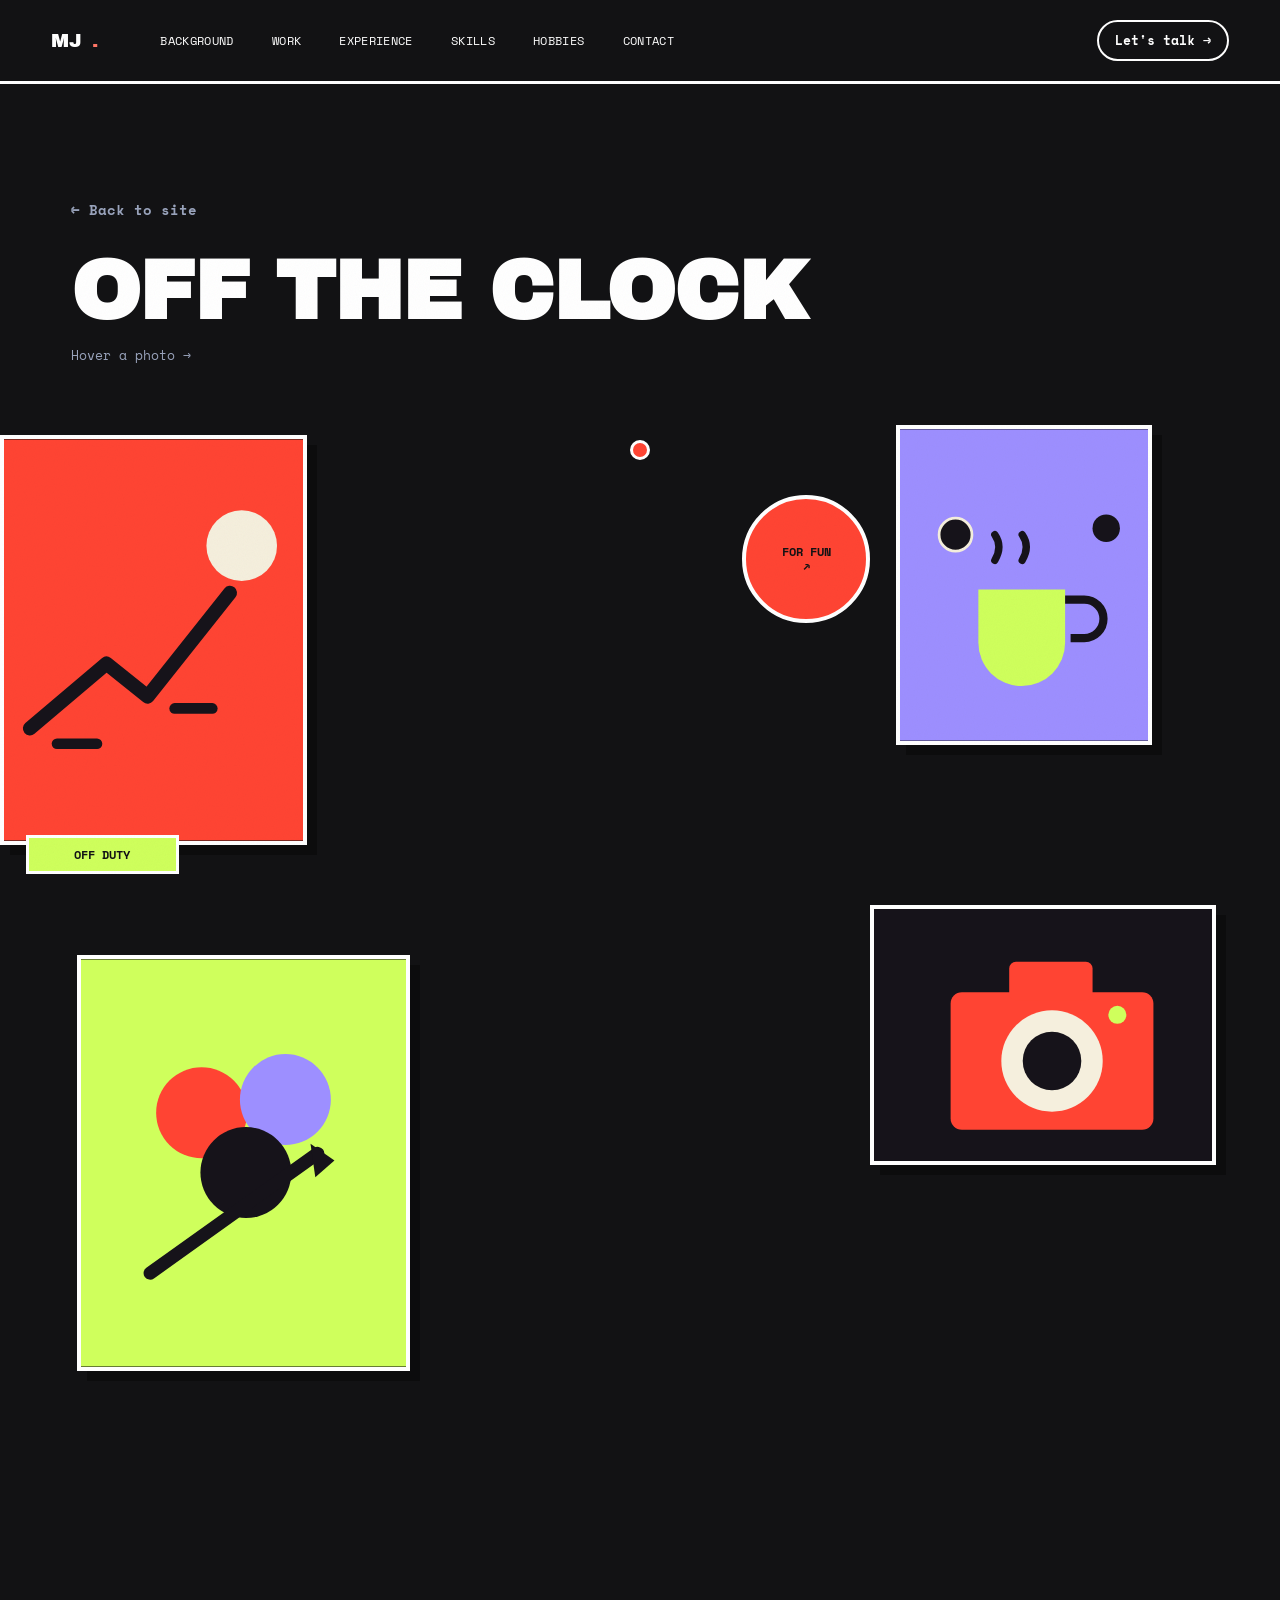
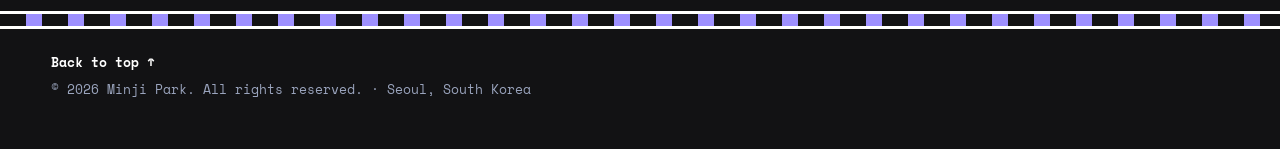
==== commit e606a877: "Replace placeholder copy with real content from mjipark.github.io Text-only update, no layout/CSS ch" ====
--- a/hobbies.html
+++ b/hobbies.html
@@ -133,7 +133,7 @@
   <footer class="footer">
     <div class="marquee-line marquee-line--reverse marquee-line--violet" aria-hidden="true"></div>
     <a href="index.html#top" class="footer__top">Back to top ↑</a>
-    <p class="footer__copy">© <span id="year"></span> Minji Park. All rights reserved.</p>
+    <p class="footer__copy">© <span id="year"></span> Minji Park. All rights reserved. · Seoul, South Korea</p>
   </footer>
 
   <!-- ============ HOBBY LIGHTBOX ============ -->
--- a/style.css
+++ b/style.css
@@ -465,24 +465,30 @@
    ============================================ */
 section{ padding:clamp(70px,9vw,130px) clamp(20px,4vw,56px); max-width:var(--max); margin:0 auto; background:var(--cream); color:var(--ink); }
 
+/* stacked numeral-over-headline, both huge — the
+   idealworks "playbook" arrangement (04 / BUILD A
+   WORLD tucked tight on top of each other) rather than
+   a small badge sitting beside the title on one line. */
 .section-head{
-  display:flex; align-items:baseline; gap:18px; flex-wrap:wrap;
+  display:flex; flex-direction:column; align-items:flex-start;
   margin-bottom:clamp(40px,6vw,70px);
 }
 .section-head__num{
-  font-family:var(--font-mono); font-weight:700; font-size:1rem;
+  font-family:var(--font-shout);
+  font-size:clamp(2.4rem,7vw,5rem);
+  line-height:0.9;
   color:var(--accent, var(--coral-text));
-  width:100%; margin-bottom:2px;
+  margin-bottom:-0.08em;
 }
 .section-head__title{
   font-family:var(--font-shout);
   text-transform:uppercase; letter-spacing:-0.01em;
-  font-size:clamp(2.4rem,7vw,4.6rem);
-  line-height:0.98;
+  font-size:clamp(2.6rem,8vw,5.2rem);
+  line-height:0.94;
 }
 .section-head__note{
   font-family:var(--font-mono); font-size:0.8rem; color:var(--muted);
-  margin-left:auto;
+  margin-top:16px;
 }
 
 .reveal{ opacity:0; transform:translateY(28px); transition:opacity .6s ease, transform .6s ease; }
@@ -530,8 +536,75 @@
 
 /* ============================================
    WORK
-   ============================================ */
-.work__list{ border-top:3px solid var(--ink); }
+   .work__layout breaks out to the true viewport edge
+   (the same 100vw/-50vw trick as .marquee-line) so
+   .work__pin can sit flush against the actual left
+   edge of the screen — no gutter, no card margin —
+   and stay there via position:sticky, released once
+   .work__layout itself (taller than the panel, thanks
+   to the 4 stacked rows) scrolls past. .work__list
+   keeps its own reading-width padding so the project
+   text doesn't run edge-to-edge too.
+   ============================================ */
+.work__layout{
+  position:relative;
+  display:flex; align-items:flex-start;
+  width:100vw; margin-left:calc(50% - 50vw);
+}
+.work__pin{
+  position:sticky;
+  top:var(--nav-h);
+  flex:none;
+  isolation:isolate;
+  width:clamp(120px,14vw,220px);
+  height:calc(100vh - var(--nav-h));
+  background:var(--ink);
+  overflow:hidden;
+  display:flex; flex-direction:column; align-items:center; justify-content:space-between;
+  padding:28px 0;
+}
+.work__pin-dots{
+  position:absolute; inset:0;
+  background-image:radial-gradient(circle, rgba(255,255,255,0.4) 1.5px, transparent 1.5px);
+  background-size:24px 24px;
+  -webkit-mask-image:radial-gradient(ellipse at 50% 40%, black, transparent 75%);
+  mask-image:radial-gradient(ellipse at 50% 40%, black, transparent 75%);
+}
+/* rotated running label — the strip's own identity
+   (a spine label) instead of just a logo mark sitting
+   in an otherwise-empty box. */
+.work__pin-spine{
+  position:relative; z-index:1;
+  writing-mode:vertical-rl; transform:rotate(180deg);
+  font-family:var(--font-shout); text-transform:uppercase;
+  letter-spacing:0.04em;
+  font-size:clamp(0.95rem,1.6vw,1.3rem);
+  color:var(--cream);
+  opacity:0.92;
+}
+.work__pin-mark{
+  position:relative; z-index:1;
+  font-family:var(--font-shout); font-size:1.2rem;
+  color:var(--cream);
+}
+.work__pin-mark .dot{ color:var(--coral-text); }
+
+.work__list{
+  flex:1; min-width:0;
+  border-top:3px solid var(--ink);
+  padding:0 clamp(20px,4vw,56px);
+}
+
+@media (max-width:760px){
+  .work__layout{ flex-direction:column; }
+  .work__pin{
+    position:static; width:100%; height:110px;
+    flex-direction:row; justify-content:center; gap:16px;
+    padding:0;
+  }
+  .work__pin-spine{ writing-mode:horizontal-tb; transform:none; font-size:1rem; }
+  .work__list{ padding:0 clamp(20px,5vw,40px); }
+}
 .work__row{
   position:relative;
   display:flex; justify-content:space-between; align-items:flex-start; gap:24px;
